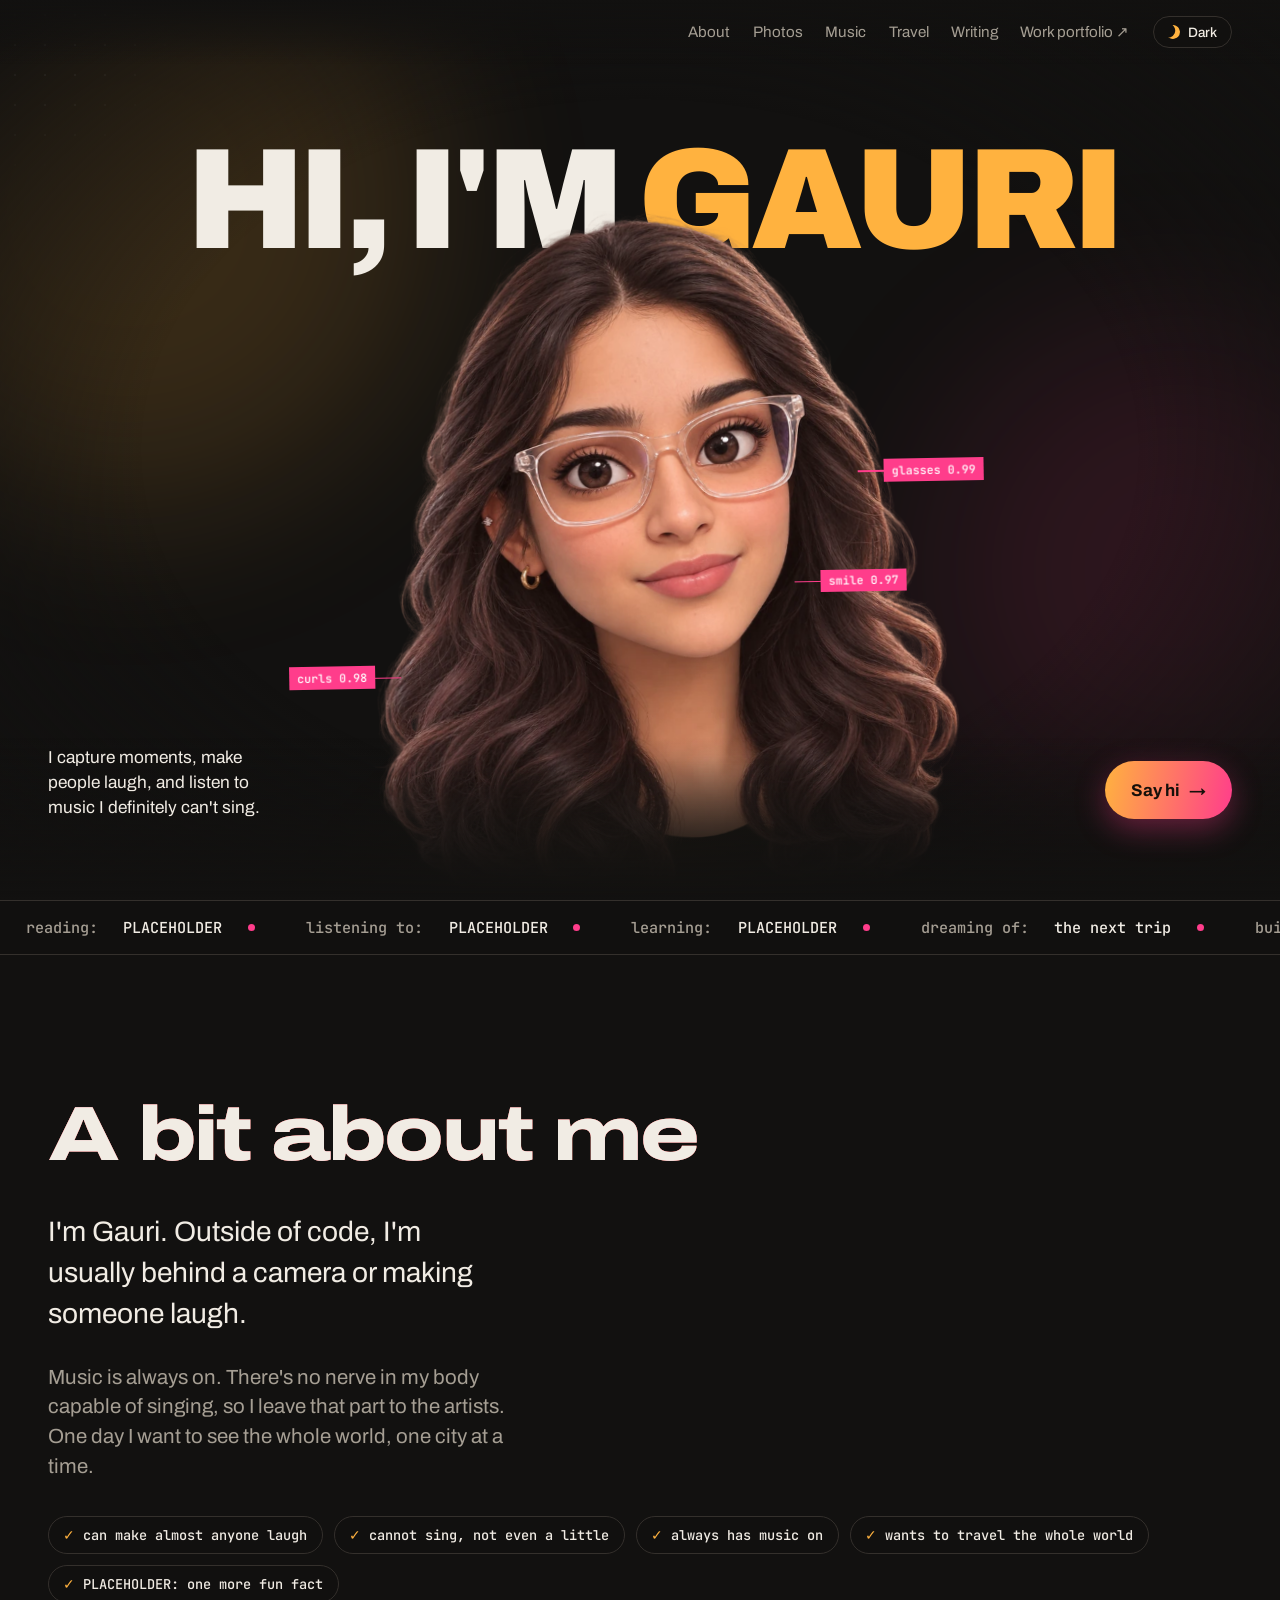
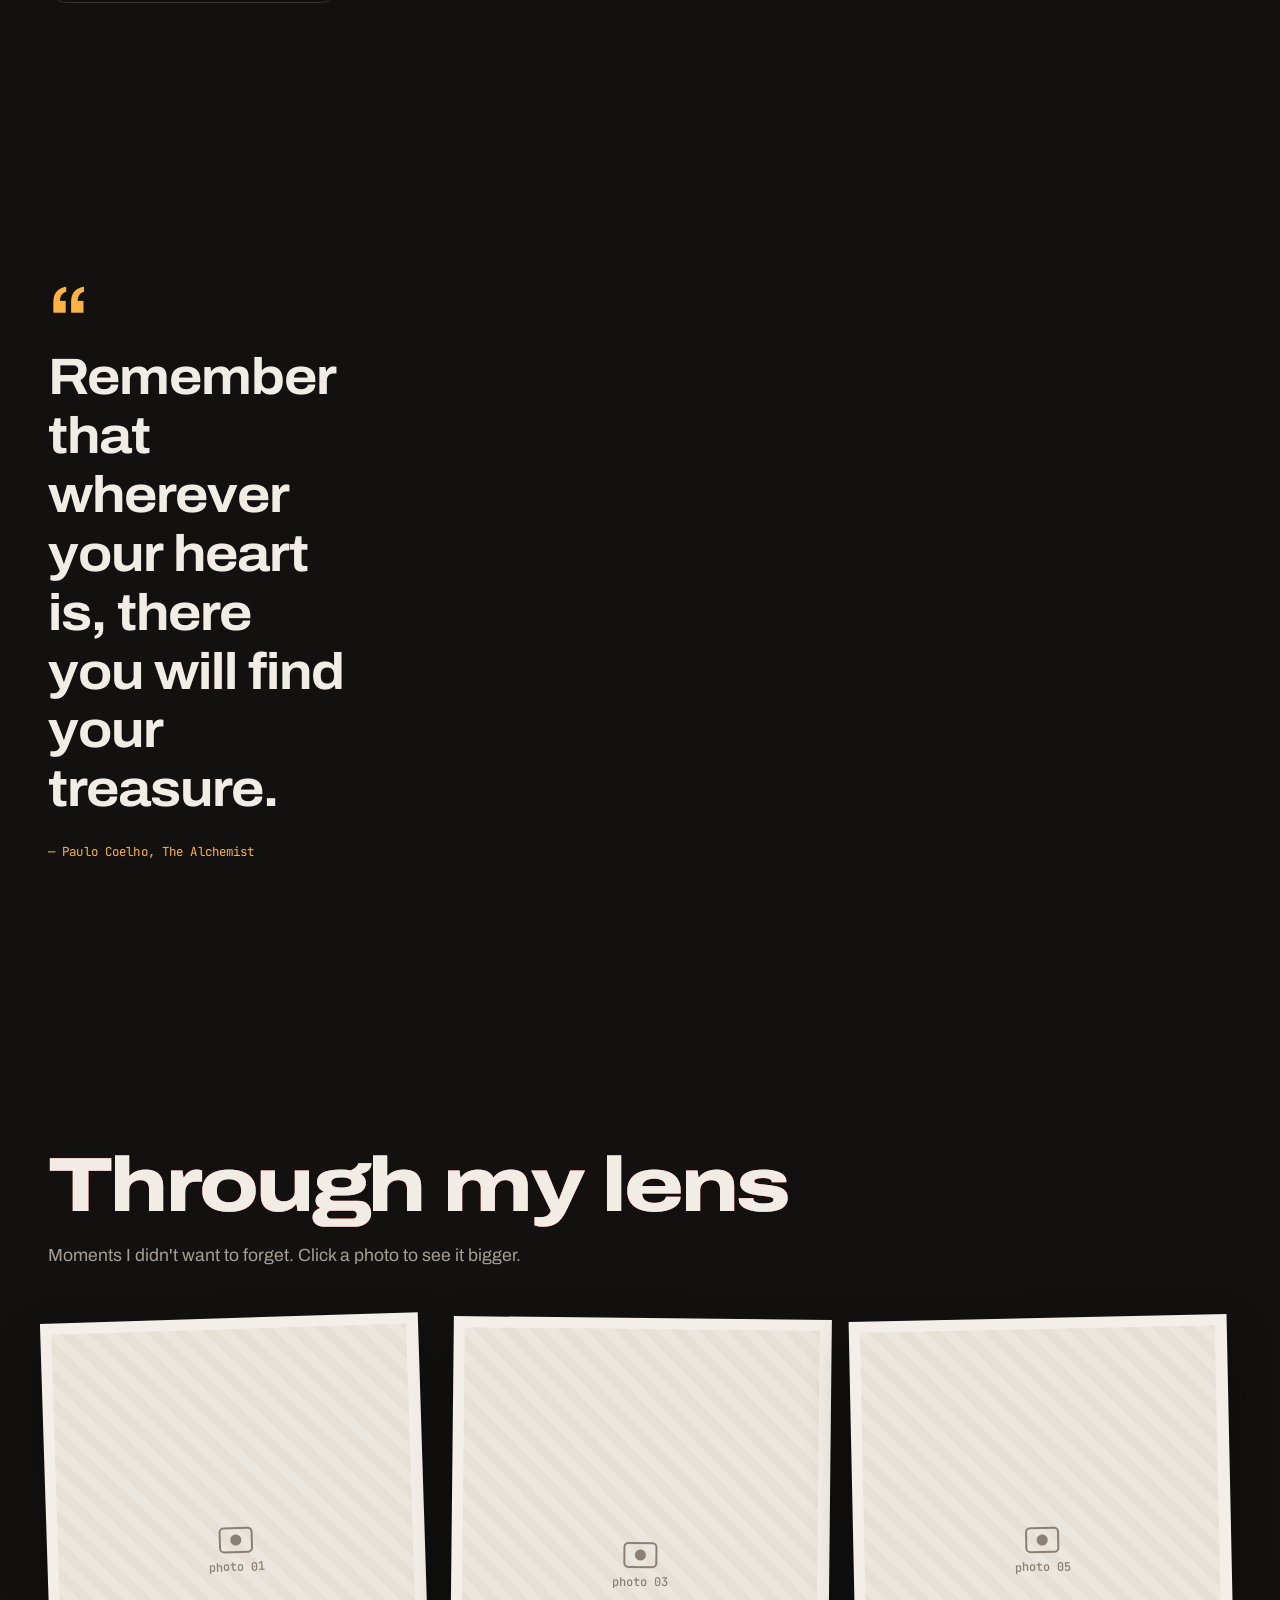
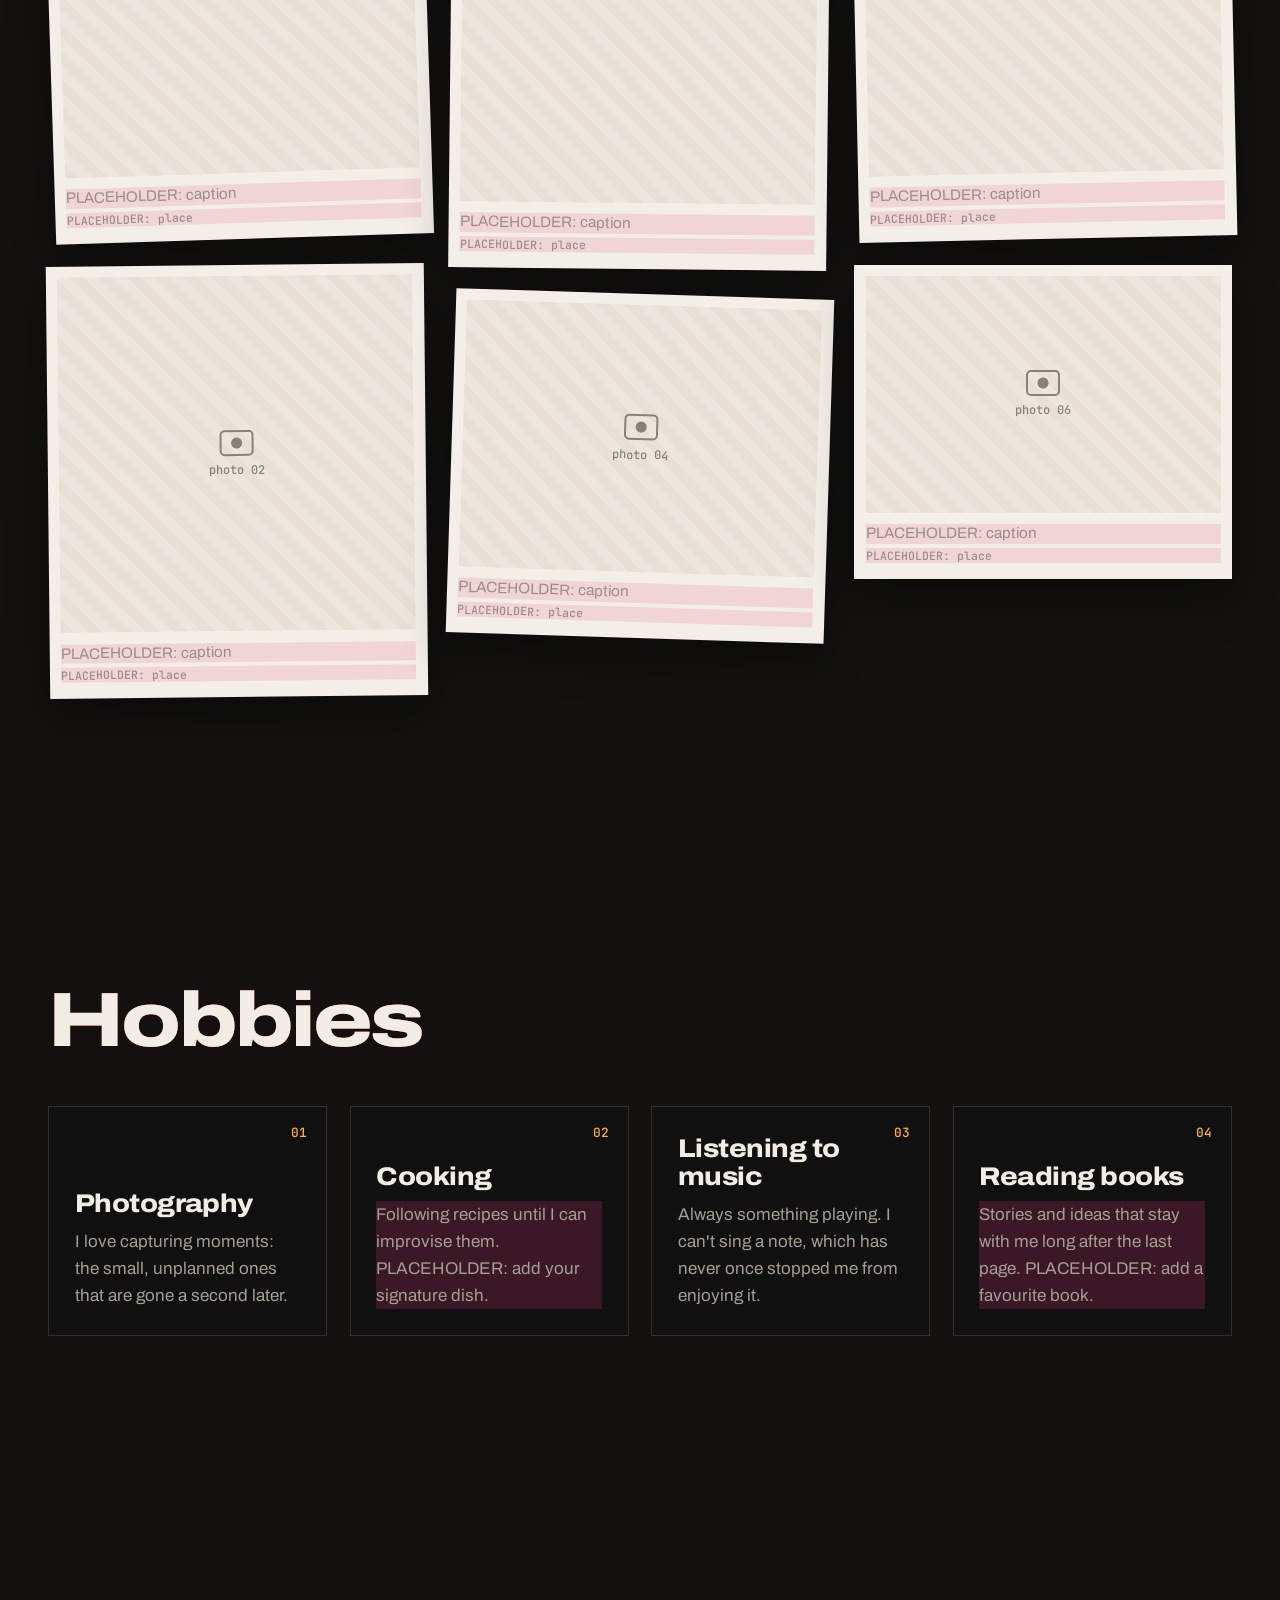
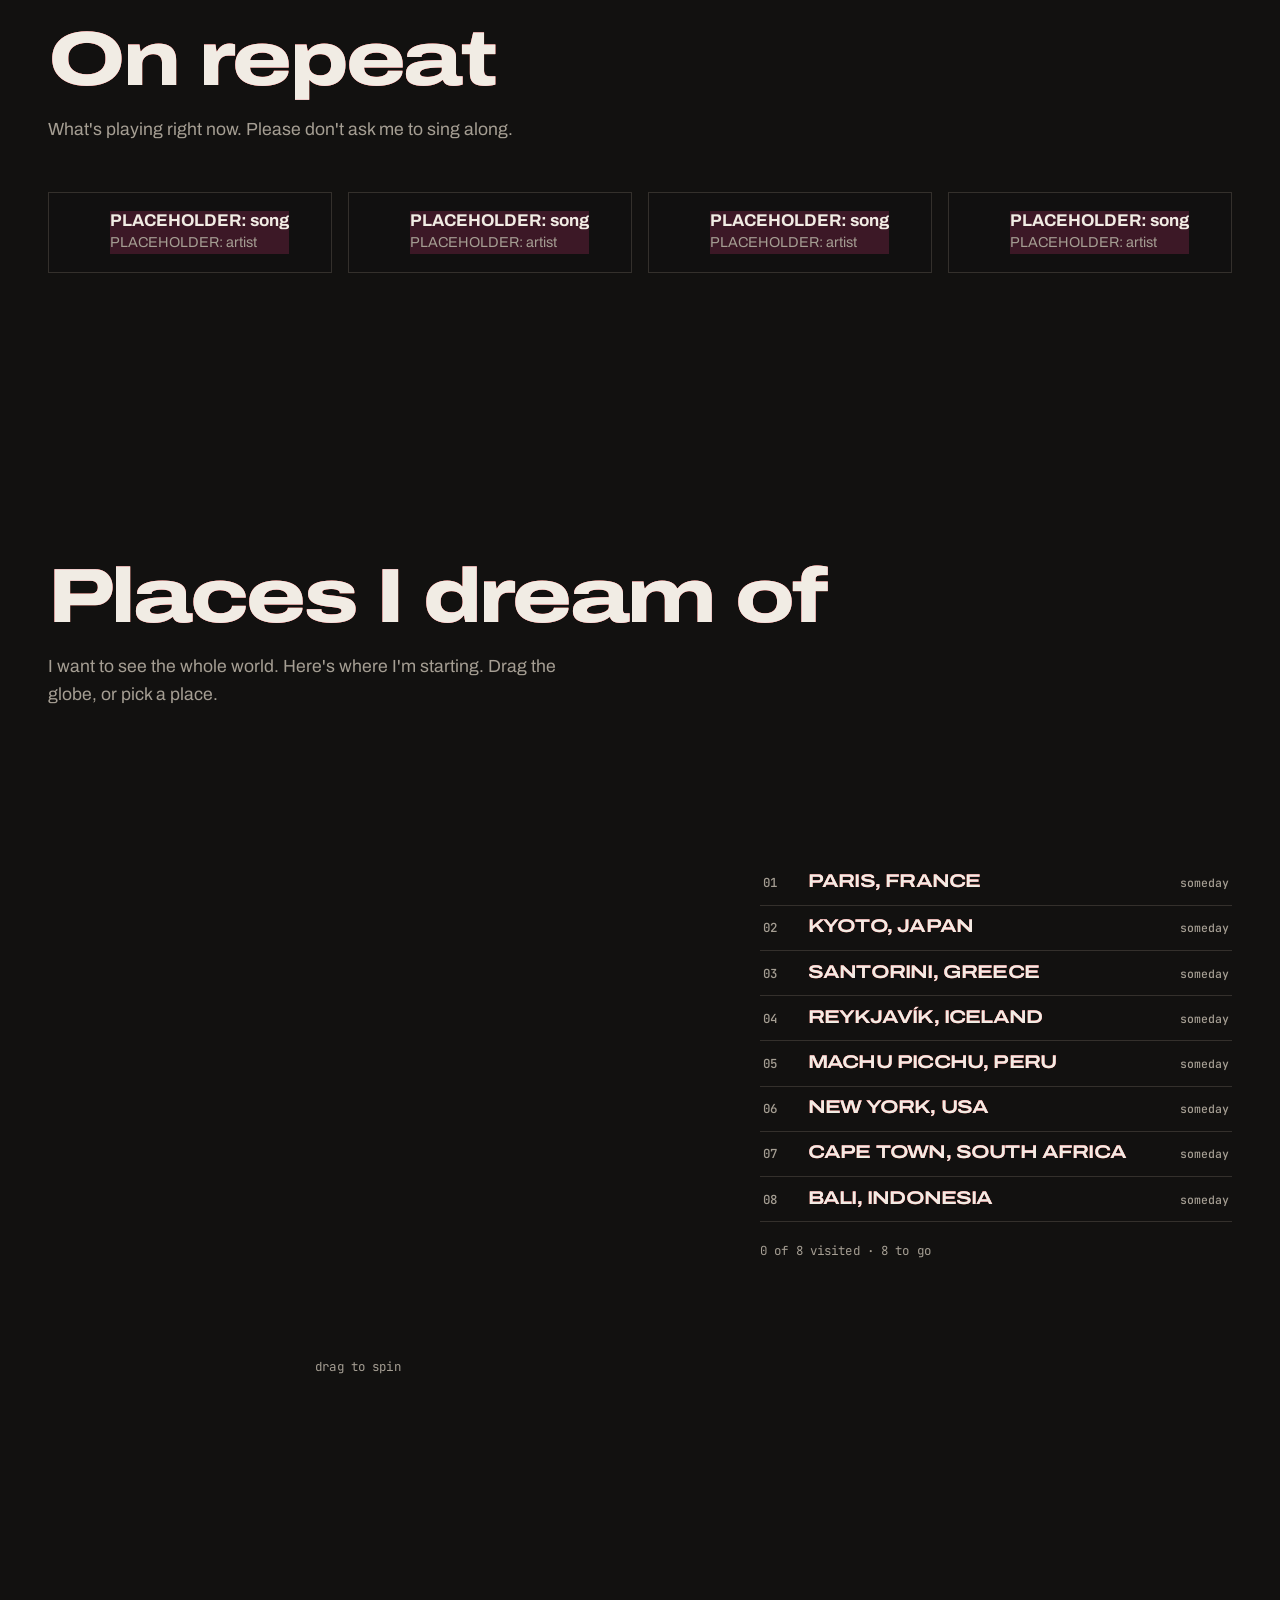
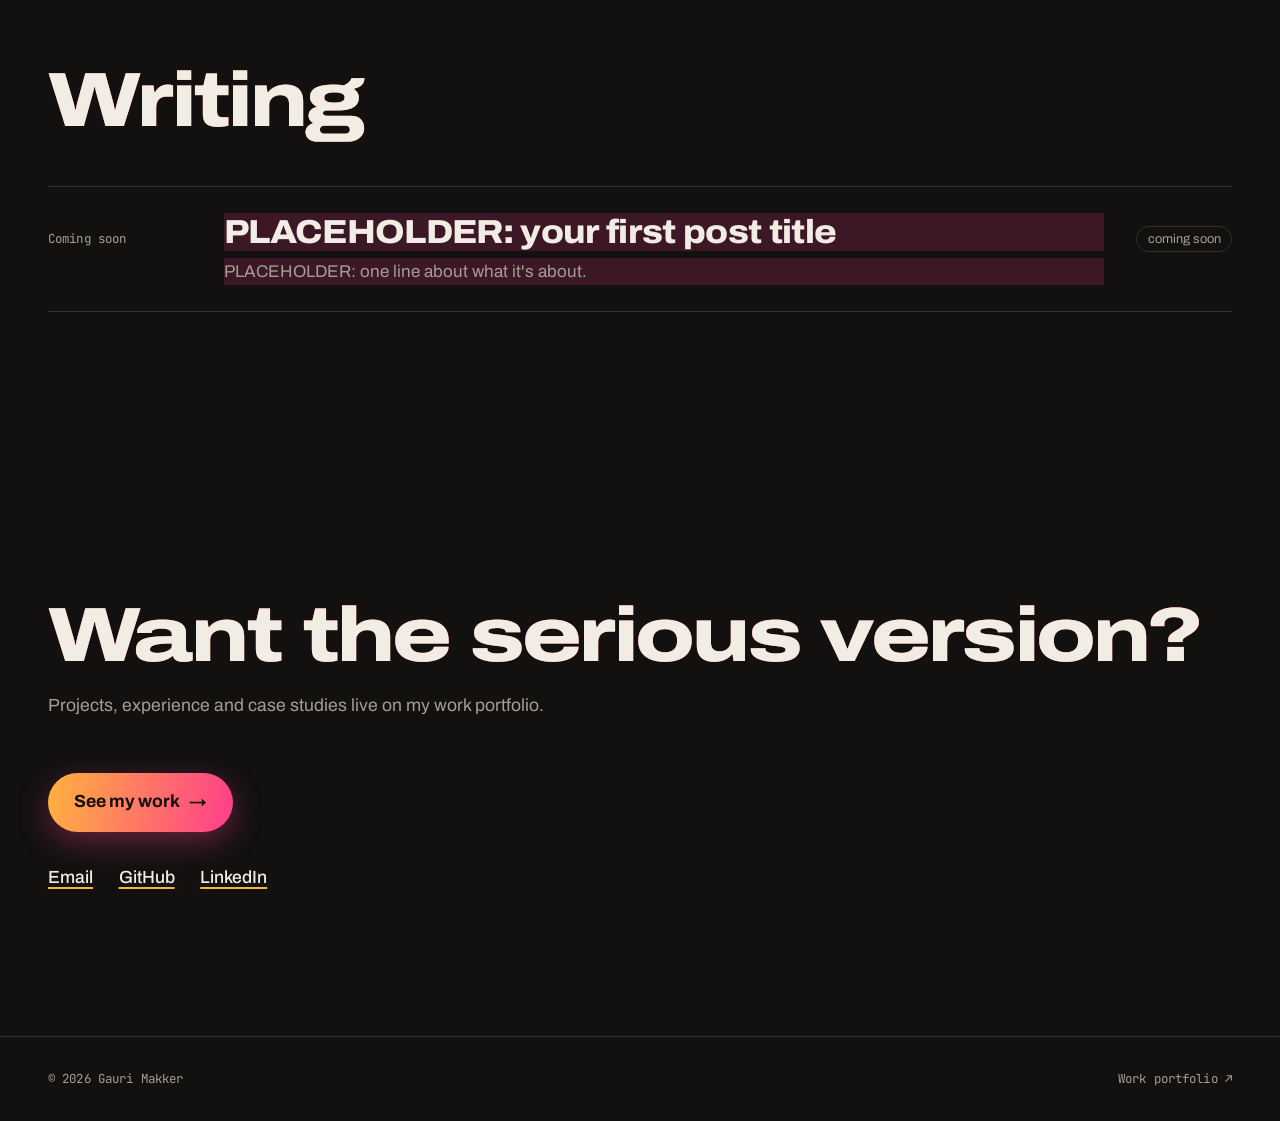
==== personal.html @ d2a39761 "Personal page: Somya, still avatar, hobbies and quote" ====
<!DOCTYPE html>
<html lang="en" data-theme="dark">
<head>
<meta charset="utf-8">
<meta name="viewport" content="width=device-width, initial-scale=1, viewport-fit=cover">
<title>Gauri · off the clock</title>
<meta name="description" content="Gauri Makker, away from work: photography, music, travel dreams and writing.">
<meta property="og:title" content="Gauri · off the clock">
<meta property="og:description" content="Photos, music, places I dream of, and the rest of me away from work.">
<meta property="og:type" content="website">
<link rel="icon" href="data:image/svg+xml,<svg xmlns='http://www.w3.org/2000/svg' viewBox='0 0 32 32'><circle cx='16' cy='16' r='14' fill='%23FFB23F'/><circle cx='16' cy='16' r='6' fill='%23FF3D8B'/></svg>">
<script>
  (function () { var t; try { t = localStorage.getItem('theme'); } catch (e) {}
    if (!t) t = 'dark';
    document.documentElement.dataset.theme = t; })();
</script>
<link rel="preconnect" href="https://fonts.googleapis.com">
<link rel="preconnect" href="https://fonts.gstatic.com" crossorigin>
<link href="https://fonts.googleapis.com/css2?family=Archivo:wdth,wght@62..125,400..900&family=JetBrains+Mono:wght@400;500&display=swap" rel="stylesheet">
<link rel="stylesheet" href="css/style.css">
<link rel="stylesheet" href="css/personal.css">
</head>
<body class="personal">
<a class="skip" href="#me">Skip to content</a>
<div class="backdrop" aria-hidden="true"><div class="glow g1"></div><div class="glow g2"></div><div class="glow g3"></div><div class="dots"></div></div>

<header class="bar">
  <div class="wrap">
    <nav class="nav" aria-label="Sections">
      <a href="#me">About</a>
      <a href="#photos">Photos</a>
      <a href="#music">Music</a>
      <a href="#travel">Travel</a>
      <a href="#writing">Writing</a>
      <a href="index.html">Work portfolio ↗</a>
    </nav>
    <button class="switch" id="themeToggle" type="button" aria-label="Switch between dark and light theme">
      <span class="switch-icon" aria-hidden="true"></span><span class="switch-text">Dark</span>
    </button>
  </div>
</header>

<main id="main">

  <!-- ============ HERO: the avatar in front of the headline ============ -->
  <section class="p-hero" aria-label="Introduction">
    <h1 class="p-title" aria-label="Hi, I'm Gauri">
      <span class="p-line"><span>Hi,</span> <span>I'm</span></span>
      <span class="p-line p-name"><span>Gauri</span></span>
    </h1>

    <div class="p-avatar" id="avatar">
      <img src="assets/avatar.webp" alt="Illustrated avatar of Gauri: long wavy dark hair, clear rectangular glasses, a small smile" width="963" height="1000">
      <!-- little detection tags pointing at her, a nod to the work portfolio -->
      <span class="tag t1" aria-hidden="true">glasses 0.99</span>
      <span class="tag t2" aria-hidden="true">curls 0.98</span>
      <span class="tag t3" aria-hidden="true">smile 0.97</span>
    </div>

    <p class="p-tagline" id="tagline"></p>
    <a class="p-cta" href="mailto:gaurimakker2006@gmail.com">Say hi <span aria-hidden="true">→</span></a>
  </section>

  <!-- ============ RIGHT NOW (moving strip) ============ -->
  <div class="now" aria-label="What I'm up to right now">
    <div class="now-track" id="nowTrack"></div>
  </div>

  <!-- ============ ABOUT ME ============ -->
  <section class="section" id="me">
    <div class="wrap">
      <h2 class="h2">A bit about me</h2>
      <div class="p-about-text" id="aboutText"></div>
      <ul class="facts-chips" id="factList" aria-label="Quick facts"></ul>
    </div>
  </section>

  <!-- ============ A LINE I LIVE BY ============ -->
  <section class="section p-quote" id="quote">
    <div class="wrap">
      <figure>
        <blockquote id="quoteText"></blockquote>
        <figcaption class="mono" id="quoteBy"></figcaption>
      </figure>
    </div>
  </section>

  <!-- ============ PHOTOS ============ -->
  <section class="section" id="photos">
    <div class="wrap">
      <h2 class="h2">Through my lens</h2>
      <p class="intro">Moments I didn't want to forget. Click a photo to see it bigger.</p>
      <div class="gallery" id="gallery"></div>
    </div>
  </section>

  <!-- ============ HOBBIES ============ -->
  <section class="section" id="hobbies">
    <div class="wrap">
      <h2 class="h2">Hobbies</h2>
      <div class="hobbies" id="hobbyList"></div>
    </div>
  </section>

  <!-- ============ MUSIC ============ -->
  <section class="section" id="music">
    <div class="wrap">
      <h2 class="h2">On repeat</h2>
      <p class="intro">What's playing right now. Please don't ask me to sing along.</p>
      <div class="tracks" id="trackList"></div>
    </div>
  </section>

  <!-- ============ TRAVEL ============ -->
  <section class="section" id="travel">
    <div class="wrap">
      <h2 class="h2">Places I dream of</h2>
      <p class="intro">I want to see the whole world. Here's where I'm starting. Drag the globe, or pick a place.</p>
      <div class="travel">
        <div class="globe-box">
          <canvas id="globe" aria-label="A spinning globe with pins on my dream destinations" role="img"></canvas>
          <span class="globe-hint mono" aria-hidden="true">drag to spin</span>
        </div>
        <div>
          <ol class="places" id="placeList"></ol>
          <p class="travel-count mono" id="travelCount"></p>
        </div>
      </div>
    </div>
  </section>

  <!-- ============ WRITING ============ -->
  <section class="section" id="writing">
    <div class="wrap">
      <h2 class="h2">Writing</h2>
      <ul class="posts" id="postList"></ul>
    </div>
  </section>

  <!-- ============ BACK TO WORK ============ -->
  <section class="section p-end">
    <div class="wrap">
      <h2 class="h2">Want the serious version?</h2>
      <p class="intro">Projects, experience and case studies live on my work portfolio.</p>
      <a class="p-cta p-cta-big" href="index.html">See my work <span aria-hidden="true">→</span></a>
      <div class="elsewhere">
        <a href="mailto:gaurimakker2006@gmail.com">Email</a>
        <a href="https://github.com/makkergauri">GitHub</a>
        <a href="https://www.linkedin.com/in/gauri-makker/">LinkedIn</a>
      </div>
    </div>
  </section>
</main>

<footer>
  <div class="wrap mono">
    <span>© <span id="year"></span> Gauri Makker</span>
    <a href="index.html">Work portfolio ↗</a>
  </div>
</footer>

<!-- photo viewer -->
<dialog class="viewer" id="viewer" aria-label="Photo">
  <button class="viewer-close" type="button" aria-label="Close">×</button>
  <img id="viewerImg" alt="">
  <p class="viewer-cap" id="viewerCap"></p>
</dialog>

<script src="js/personal-data.js"></script>
<script src="js/globe-data.js"></script>
<script src="js/personal.js"></script>
</body>
</html>
---- css/style.css ----
/* =============================================================
   LIGHT & SIGHT
   Two colours carry the whole idea:
   --light  (amber)   = things that are rendered / emitted
   --sight  (magenta) = things the vision layer detects
   ============================================================= */

:root {
  --font: "Archivo", "Helvetica Neue", Arial, sans-serif;
  --mono: "JetBrains Mono", ui-monospace, "SFMono-Regular", Menlo, Consolas, monospace;
  --maxw: 1240px;
  --pad: clamp(1.25rem, 4vw, 3rem);
  box-sizing: border-box;
  padding-top: env(safe-area-inset-top, 0px);
  padding-bottom: env(safe-area-inset-bottom, 0px);
}

/* dark (default) */
:root,
:root[data-theme="dark"] {
  --bg: #121110;
  --bg-2: #1B1917;
  --ink: #F1ECE4;
  --ink-2: #A59E93;
  --rule: #34302C;
  --light: #FFB23F;
  --sight: #FF3D8B;
  --glass: rgba(18, 17, 16, .72);
  color-scheme: dark;
}
/* light */
:root[data-theme="light"] {
  --bg: #F2F1ED;
  --bg-2: #E7E5DF;
  --ink: #181614;
  --ink-2: #5E5850;
  --rule: #CFCBC2;
  --light: #B86A00;
  --sight: #D4145A;
  --glass: rgba(242, 241, 237, .78);
  color-scheme: light;
}

*, *::before, *::after { box-sizing: inherit; }
html { scroll-behavior: smooth; scroll-padding-top: calc(72px + env(safe-area-inset-top, 0px)); }
@media (prefers-reduced-motion: reduce) { html { scroll-behavior: auto; } }
body {
  margin: 0;
  background: var(--bg);
  color: var(--ink);
  font: 400 1.0625rem/1.6 var(--font);
  font-stretch: 100%;
  -webkit-font-smoothing: antialiased;
  overflow-x: hidden;
  transition: background-color .4s, color .4s;
}
a { color: inherit; text-decoration-color: var(--light); text-decoration-thickness: 2px; text-underline-offset: .22em; }
a:hover { color: var(--light); }
:focus-visible { outline: 2px solid var(--sight); outline-offset: 3px; }
img { max-width: 100%; display: block; }
h1, h2, h3 { margin: 0; font-weight: 800; line-height: .95; }
p { margin: 0 0 1em; }
.wrap { width: min(var(--maxw), 100% - 2 * var(--pad)); margin-inline: auto; }
.mono { font-family: var(--mono); font-size: .78rem; letter-spacing: .01em; }
.skip { position: absolute; left: -999px; top: 0; background: var(--ink); color: var(--bg); padding: .6rem 1rem; z-index: 100; }
.skip:focus { left: 1rem; top: 1rem; }

/* ---------- top bar ---------- */
.bar {
  position: fixed; inset: 0 0 auto 0; z-index: 40;
  padding-top: env(safe-area-inset-top, 0px);
  background: linear-gradient(var(--bg), transparent);
}
.bar .wrap { display: flex; align-items: center; justify-content: flex-end; gap: 1.5rem; height: 64px; }
.nav { display: flex; gap: 1.4rem; font-size: .95rem; }
.nav a { text-decoration: none; color: var(--ink-2); }
.nav a:hover, .nav a[aria-current="true"] { color: var(--ink); }

/* theme toggle: a clear pill with a sun or moon */
.switch {
  display: inline-flex; align-items: center; gap: .5rem; flex-shrink: 0;
  background: var(--glass); border: 1px solid var(--rule); border-radius: 99px; color: var(--ink);
  font: 500 .85rem var(--font); cursor: pointer; padding: .45rem .9rem .45rem .7rem;
  backdrop-filter: blur(8px); -webkit-backdrop-filter: blur(8px); transition: border-color .2s;
}
.switch:hover { border-color: var(--light); }
.switch-icon { width: 14px; height: 14px; border-radius: 50%; transition: all .35s; }
:root[data-theme="dark"] .switch-icon { background: transparent; box-shadow: inset -4px -3px 0 0 var(--light); transform: rotate(-20deg); }   /* moon */
:root[data-theme="light"] .switch-icon { background: var(--light); box-shadow: 0 0 0 3px color-mix(in srgb, var(--light) 25%, transparent); }  /* sun */
@media (max-width: 760px) { .nav { display: none; } }

/* ---------- hero ---------- */
.hero { position: relative; height: 100vh; height: 100svh; min-height: 560px; overflow: hidden; }
#render { position: absolute; inset: 0; width: 100%; height: 100%; display: block; }
.no-webgl .hero { background: radial-gradient(ellipse at 60% 45%, var(--bg-2), var(--bg) 70%); }
.no-webgl #render { display: none; }
.hero::after { /* keeps the name readable over the render */
  content: ""; position: absolute; inset: auto 0 0 0; height: 55%; pointer-events: none;
  background: linear-gradient(transparent, var(--bg) 92%);
}
.hero-text { position: absolute; inset: auto 0 0 0; z-index: 3; padding-bottom: clamp(2rem, 7vh, 4.5rem); }
.name {
  font-size: clamp(3.4rem, 12.6vw, 13rem); font-stretch: 125%; font-weight: 850;
  letter-spacing: -.045em; line-height: .82; text-transform: uppercase;
  position: relative; display: inline-block;
}
.name span { display: block; }
.tagline { font-size: clamp(1.1rem, 1.7vw, 1.45rem); max-width: 30ch; margin: 1.4rem 0 0; line-height: 1.35; }
.hero-links { display: flex; flex-wrap: wrap; gap: .5rem 1.6rem; margin-top: 1.4rem; font-weight: 500; }

.hud { position: absolute; z-index: 3; right: var(--pad); top: calc(80px + env(safe-area-inset-top, 0px)); text-align: right; color: var(--ink-2); line-height: 1.7; }
.hud b { color: var(--light); font-weight: 500; font-variant-numeric: tabular-nums; }
.no-webgl .hud { display: none; }

/* detection boxes: used in the hero and on hover */
#hero-boxes { position: absolute; inset: 0; z-index: 2; pointer-events: none; }
.det, #hoverbox {
  position: absolute; left: 0; top: 0; border: 1.5px solid var(--sight); pointer-events: none;
  clip-path: inset(0 100% 100% 0); transition: clip-path .7s cubic-bezier(.7, 0, .2, 1);
}
.converged .det { clip-path: inset(-40px -40px -40px -40px); }
.det:nth-child(2) { transition-delay: .15s; } .det:nth-child(3) { transition-delay: .3s; } .det:nth-child(4) { transition-delay: .45s; }
.det-label {
  position: absolute; left: -1.5px; bottom: 100%; white-space: nowrap;
  background: var(--sight); color: #fff; font: 500 .72rem/1 var(--mono); padding: .3rem .45rem;
}
.name.seen::before { content: ""; position: absolute; inset: -.1em -.12em -.12em; border: 1.5px solid var(--sight); clip-path: inset(0 100% 100% 0); transition: clip-path .8s .6s cubic-bezier(.7, 0, .2, 1); }
.converged .name.seen::before { clip-path: inset(-40px); }
.name .det-label { font-size: .72rem; letter-spacing: 0; opacity: 0; transition: opacity .3s 1.3s; top: -1.9em; bottom: auto; left: -.12em; font-stretch: 100%; }
.converged .name .det-label { opacity: 1; }

/* ---------- cursor: a tracking reticle ---------- */
#reticle, #trail { position: fixed; pointer-events: none; z-index: 60; }
#trail { inset: 0; width: 100%; height: 100%; }
#reticle { width: 34px; height: 34px; margin: -17px 0 0 -17px; left: 0; top: 0; }
#reticle::before, #reticle::after {
  content: ""; position: absolute; inset: 0;
  background:
    linear-gradient(var(--sight), var(--sight)) 0 0/9px 1.5px no-repeat,
    linear-gradient(var(--sight), var(--sight)) 0 0/1.5px 9px no-repeat,
    linear-gradient(var(--sight), var(--sight)) 100% 100%/9px 1.5px no-repeat,
    linear-gradient(var(--sight), var(--sight)) 100% 100%/1.5px 9px no-repeat;
}
#reticle::after { transform: rotate(90deg); }
#reticle span { position: absolute; left: 40px; top: -2px; font: 500 .68rem var(--mono); color: var(--sight); white-space: nowrap; }
.has-reticle, .has-reticle a, .has-reticle button { cursor: none; }
#hoverbox { z-index: 55; transform: none; clip-path: inset(0 100% 100% 0); transition: clip-path .35s cubic-bezier(.7, 0, .2, 1), left .2s, top .2s, width .2s, height .2s; }
#hoverbox.on { clip-path: inset(-40px); }

/* ---------- radar: the scroll indicator is a tiny football pitch ---------- */
.radar {
  position: fixed; right: calc(var(--pad) * .6); bottom: calc(1.2rem + env(safe-area-inset-bottom, 0px)); z-index: 45;
  width: 150px; background: var(--glass); backdrop-filter: blur(8px); -webkit-backdrop-filter: blur(8px);
  border: 1px solid var(--rule); padding: 8px; opacity: 0; transform: translateY(8px); transition: opacity .4s, transform .4s;
}
.radar.show { opacity: 1; transform: none; }
.radar svg { display: block; width: 100%; height: auto; overflow: visible; }
.radar .pitch { fill: none; stroke: var(--ink-2); stroke-width: 1; opacity: .7; }
.radar .you { fill: var(--sight); }
.radar .mark-dot { fill: var(--bg); stroke: var(--ink-2); stroke-width: 1.2; }
.radar a:hover .mark-dot, .radar a:focus-visible .mark-dot { stroke: var(--light); fill: var(--light); }
.radar .now { margin-top: 6px; color: var(--ink-2); display: block; }
@media (max-width: 760px) { .radar { display: none; } }

/* ---------- sections ---------- */
.section { padding-block: clamp(6rem, 16vh, 11rem); position: relative; }
.pass { color: var(--light); display: block; margin-bottom: 1rem; }
.h2 { font-size: clamp(2.8rem, 8vw, 6.5rem); font-stretch: 125%; letter-spacing: -.035em; }
.intro { color: var(--ink-2); max-width: 52ch; margin-top: 1.2rem; font-size: 1.1rem; }

/* about */
.about { display: grid; grid-template-columns: minmax(0, 7fr) minmax(0, 4fr); gap: clamp(2rem, 6vw, 6rem); margin-top: 3rem; align-items: start; }
.about-text p { font-size: clamp(1.15rem, 1.6vw, 1.35rem); line-height: 1.55; max-width: 38ch; }
.about-text p:first-child { font-size: clamp(1.45rem, 2.4vw, 2rem); line-height: 1.3; font-weight: 500; max-width: 30ch; }
.facts { border-top: 1px solid var(--rule); margin: 0; }
.facts div { display: grid; grid-template-columns: 7.5rem 1fr; gap: 1rem; padding: .95rem 0; border-bottom: 1px solid var(--rule); }
.facts dt { color: var(--ink-2); font-size: .92rem; }
.facts dd { margin: 0; }
@media (max-width: 860px) { .about { grid-template-columns: 1fr; } }

/* experience: a light ray bounces down the timeline */
.timeline { position: relative; margin-top: 3.5rem; }
.ray { position: absolute; left: 0; top: 0; width: 100%; height: 100%; pointer-events: none; overflow: visible; }
.ray path { fill: none; stroke: var(--light); stroke-width: 2; }
.ray .ghost { stroke: var(--rule); stroke-width: 1; }
.job { display: grid; grid-template-columns: 11rem 2.5rem minmax(0, 1fr); padding: 1.6rem 0; position: relative; }
.job .when { color: var(--ink-2); padding-top: .3rem; }
.job .dot { width: 11px; height: 11px; border-radius: 50%; background: var(--bg); border: 2px solid var(--light); margin-top: .55rem; justify-self: center; position: relative; z-index: 1; }
.job h3 { font-size: clamp(1.3rem, 2.2vw, 1.8rem); font-stretch: 112%; letter-spacing: -.015em; line-height: 1.1; }
.job .org { color: var(--ink-2); margin: .3rem 0 .8rem; }
.job ul { margin: 0; padding-left: 1.1rem; max-width: 62ch; color: var(--ink); }
.job li { margin-bottom: .35rem; }
.job li::marker { color: var(--light); }
@media (max-width: 760px) {
  .job { grid-template-columns: 1.6rem minmax(0, 1fr); }
  .job .when { grid-column: 2; order: -1; padding: 0 0 .3rem; }
  .job .dot { grid-row: 1 / span 2; grid-column: 1; }
  .job > div:last-child { grid-column: 2; }
}

/* projects: pinned, slides sideways while you scroll */
.work { position: relative; }
.work-pin { position: sticky; top: 0; height: 100vh; height: 100svh; overflow: hidden; display: flex; flex-direction: column; justify-content: center; }
.work-head { padding-top: 5rem; }
.track { display: flex; gap: 5vw; padding: 3vh var(--pad) 0 max(var(--pad), calc((100vw - var(--maxw)) / 2)); will-change: transform; }
.proj { flex: 0 0 min(80vw, 1040px); display: grid; grid-template-columns: minmax(0, 11fr) minmax(0, 9fr); gap: clamp(1.5rem, 3vw, 3rem); align-items: center; position: relative; }
.frame { position: relative; aspect-ratio: 16 / 11; background: var(--bg-2); overflow: hidden; }
.frame canvas, .frame img, .frame .art { position: absolute; inset: 0; width: 100%; height: 100%; object-fit: cover; }
.frame::after { /* detection box drawn when the panel is seen */
  content: ""; position: absolute; inset: 8px; border: 1.5px solid var(--sight); pointer-events: none;
  clip-path: inset(0 100% 100% 0); transition: clip-path .8s cubic-bezier(.7, 0, .2, 1);
}
.proj.seen .frame::after, .seen-frame::after { clip-path: inset(-10px); }
.frame .det-label { left: 8px; top: 8px; bottom: auto; opacity: 0; transition: opacity .3s .7s; z-index: 2; }
.proj.seen .frame .det-label, .seen-frame .det-label { opacity: 1; }
.proj .kind { color: var(--light); }
.proj h3 { font-size: clamp(2rem, 4vw, 3.6rem); font-stretch: 118%; letter-spacing: -.03em; margin: .6rem 0 .9rem; }
.proj p { max-width: 40ch; font-size: 1.08rem; }
.tags { display: flex; flex-wrap: wrap; gap: .4rem; margin: 1rem 0 1.4rem; padding: 0; list-style: none; }
.tags li { border: 1px solid var(--rule); padding: .15rem .55rem; font-size: .82rem; color: var(--ink-2); }
.proj-links { display: flex; gap: 1.4rem; font-weight: 500; flex-wrap: wrap; }
.team { color: var(--ink-2); font-size: .85rem; }
.work-progress { height: 2px; background: var(--rule); margin: 4vh max(var(--pad), calc((100vw - var(--maxw)) / 2)) 0; }
.work-progress i { display: block; height: 100%; width: 0; background: var(--light); }
@media (max-width: 860px), (prefers-reduced-motion: reduce) {
  .work { height: auto !important; }
  .work-pin { position: static; height: auto; overflow: visible; display: block; padding-block: clamp(6rem, 16vh, 11rem) 0; }
  .work-head { padding-top: 0; }
  .track { flex-direction: column; transform: none !important; gap: 5.5rem; padding: 3rem var(--pad) 0; }
  .proj { flex: none; grid-template-columns: 1fr; }
  .work-progress { display: none; }
}

/* project art (drawn until you add screenshots) */
.art { display: grid; place-items: center; }
.sms { display: flex; flex-direction: column; gap: .65rem; justify-content: center; padding: 8% 12%; }
.sms div { background: var(--bg); border: 1px solid var(--rule); padding: .55rem .8rem; border-radius: 14px 14px 14px 3px; font-size: .88rem; line-height: 1.4; max-width: 90%; }
.sms div:nth-child(2) { align-self: flex-end; border-radius: 14px 14px 3px 14px; }
.sms [lang="hi"] { font-family: "Noto Sans Devanagari", var(--font); }
.sms [lang="pa"] { font-family: "Noto Sans Gurmukhi", var(--font); }
.docs i { position: absolute; width: 38%; aspect-ratio: 3 / 4; background: var(--bg); border: 1px solid var(--rule); left: 31%; top: 14%;
  background-image: repeating-linear-gradient(transparent 0 11px, var(--rule) 11px 12px); background-size: 76% 78%; background-position: center 16px; background-repeat: no-repeat; }
.docs i:nth-child(1) { rotate: -9deg; translate: -22% 4%; }
.docs i:nth-child(2) { rotate: 6deg; translate: 20% -2%; }
.docs i:nth-child(3)::after { content: ""; position: absolute; left: 12%; right: 22%; top: 42%; height: 26px; border: 1.5px solid var(--sight); }
.docs i:nth-child(3)::before { content: "context 0.88"; position: absolute; left: 12%; top: calc(42% - 1.4rem); font: 500 .62rem var(--mono); background: var(--sight); color: #fff; padding: .15rem .3rem; }
.spheres { background: linear-gradient(var(--bg-2) 60%, var(--rule) 60%); }
.spheres b { position: absolute; border-radius: 50%; bottom: 24%; }
.spheres b:nth-child(1) { width: 22%; aspect-ratio: 1; left: 12%; background: radial-gradient(circle at 35% 30%, #fff 0 4%, var(--light) 20%, #5a2e00 85%); }
.spheres b:nth-child(2) { width: 32%; aspect-ratio: 1; left: 36%; bottom: 22%; background: radial-gradient(circle at 38% 32%, #fff 0 5%, #bbb 20%, #4a4a4a 70%, #1c1c1c); }
.spheres b:nth-child(3) { width: 16%; aspect-ratio: 1; left: 72%; background: radial-gradient(circle at 35% 30%, #fff 0 5%, var(--sight) 25%, #4d0822 90%); }
.gantt { display: grid; gap: 10px; align-content: center; padding: 12% 8%; }
.gantt div { height: 24px; display: flex; }
.gantt span { height: 100%; border-right: 2px solid var(--bg-2); }

/* notes */
.notes { list-style: none; margin: 3rem 0 0; padding: 0; border-top: 1px solid var(--rule); }
.notes li { display: grid; grid-template-columns: minmax(0, 1fr) auto; gap: .4rem 2rem; padding: 1.5rem 0; border-bottom: 1px solid var(--rule); align-items: baseline; }
.notes h3 { font-size: clamp(1.3rem, 2.4vw, 2rem); font-stretch: 110%; letter-spacing: -.02em; line-height: 1.15; }
.notes p { color: var(--ink-2); margin: 0; grid-column: 1; }
.soon { grid-row: 1; grid-column: 2; color: var(--ink-2); border: 1px solid var(--rule); border-radius: 99px; padding: .1rem .65rem; font-size: .8rem; }

/* toolkit */
.kit { display: grid; grid-template-columns: repeat(auto-fit, minmax(210px, 1fr)); gap: 2.5rem 3rem; margin-top: 3rem; }
.kit h3 { font-size: 1.05rem; font-stretch: 112%; margin-bottom: .9rem; color: var(--light); font-weight: 700; }
.kit ul { list-style: none; margin: 0; padding: 0; }
.kit li { padding: .4rem 0; border-bottom: 1px solid var(--rule); }

/* contact: rays converge on the email */
.contact { text-align: left; overflow: hidden; }
.converge { position: absolute; inset: 0; width: 100%; height: 100%; pointer-events: none; }
.converge line { stroke: var(--light); stroke-width: 1; opacity: .3; }
.email { display: inline-block; font-size: clamp(1.15rem, 5.4vw, 4.6rem); font-weight: 800; font-stretch: 105%; letter-spacing: -.03em; margin-top: 2.5rem; text-decoration: none; white-space: nowrap; position: relative; }
.email:hover { color: var(--light); }
.elsewhere { display: flex; gap: 1.6rem; flex-wrap: wrap; margin-top: 2rem; font-weight: 500; font-size: 1.1rem; }
footer { border-top: 1px solid var(--rule); padding: 2rem 0 calc(2rem + env(safe-area-inset-bottom, 0px)); color: var(--ink-2); }
footer .wrap { display: flex; justify-content: space-between; gap: 1rem; flex-wrap: wrap; }

/* ---------- case-study page ---------- */
.cs-head { padding-top: calc(8rem + env(safe-area-inset-top, 0px)); }
.cs-head .h2 { margin: .8rem 0 1.2rem; }
.cs-lede { font-size: clamp(1.2rem, 2vw, 1.6rem); max-width: 36ch; line-height: 1.35; }
.cs-frame { margin-top: 3rem; aspect-ratio: 21 / 9; }
.cs-body { display: grid; grid-template-columns: 13rem minmax(0, 1fr); gap: 2.5rem 3rem; padding-block: 4rem; }
.cs-body h2 { font-size: 1.1rem; font-stretch: 112%; color: var(--light); font-weight: 700; padding-top: .25rem; }
.cs-body p { max-width: 62ch; font-size: 1.12rem; margin: 0; }
.placeholder { background: color-mix(in srgb, var(--sight) 18%, transparent); }
.cs-nav { display: flex; justify-content: space-between; gap: 1rem; padding: 2rem 0 5rem; border-top: 1px solid var(--rule); font-weight: 500; }
@media (max-width: 760px) { .cs-body { grid-template-columns: 1fr; gap: .6rem; } .cs-body h2 { margin-top: 1.4rem; } .cs-frame { aspect-ratio: 1 / 1; } .sms div { font-size: .8rem; } }
@media (pointer: coarse) { .hud-hint { display: none; } }

/* =============================================================
   MOTION LAYER
   ============================================================= */

/* hero: motes, scan line, live boxes, log */
#motes { position: absolute; inset: 0; width: 100%; height: 100%; z-index: 1; pointer-events: none; }
.det { transition: clip-path .7s cubic-bezier(.7, 0, .2, 1), background-color .25s; }
.det.hit { background-color: color-mix(in srgb, var(--sight) 12%, transparent); }
.det .det-label b { font-weight: 500; }
.scan {
  position: absolute; left: 0; right: 0; top: 0; height: 1px; z-index: 2; pointer-events: none; opacity: 0; transition: opacity .8s;
  background: linear-gradient(90deg, transparent, var(--sight) 20%, var(--sight) 80%, transparent);
  box-shadow: 0 0 18px 2px color-mix(in srgb, var(--sight) 45%, transparent);
}
.converged .scan { opacity: .5; }
.log {
  position: absolute; z-index: 3; right: var(--pad); bottom: clamp(2rem, 7vh, 4.5rem); width: 25rem; max-width: 40vw;
  color: var(--ink-2); line-height: 1.75; white-space: pre; overflow: hidden;
  -webkit-mask-image: linear-gradient(transparent, #000 45%); mask-image: linear-gradient(transparent, #000 45%);
}
.log div { animation: logIn .35s ease-out; }
.log div:last-child { color: var(--ink); }
@keyframes logIn { from { opacity: 0; transform: translateY(8px); } }
@media (max-width: 900px) { .log { display: none; } }
.hero { cursor: grab; }
.hero.dragging { cursor: grabbing; }
.hero-text { pointer-events: none; }
.hero-text a { pointer-events: auto; }

/* reveal on scroll */
[data-reveal] { opacity: 0; transform: translateY(26px); transition: opacity .9s cubic-bezier(.2, .7, .2, 1), transform .9s cubic-bezier(.2, .7, .2, 1); transition-delay: var(--d, 0s); }
[data-reveal].in { opacity: 1; transform: none; }
.h2[data-reveal] { opacity: 1; transform: translateY(.35em); clip-path: inset(0 0 100% 0); transition: clip-path 1s cubic-bezier(.7, 0, .2, 1), transform 1s cubic-bezier(.7, 0, .2, 1); }
.h2[data-reveal].in { clip-path: inset(-.1em -.1em -.25em -.1em); transform: none; }

/* photon travelling down the experience ray */
.ray .photon { fill: var(--light); filter: drop-shadow(0 0 6px var(--light)) drop-shadow(0 0 14px var(--light)); }

/* project art, animated */
.sms div { opacity: 0; animation: smsIn 9s infinite; }
.sms div:nth-child(2) { animation-delay: 1.2s; } .sms div:nth-child(3) { animation-delay: 2.4s; }
@keyframes smsIn { 0% { opacity: 0; transform: translateY(10px) scale(.97); } 6%, 80% { opacity: 1; transform: none; } 90%, 100% { opacity: 0; } }
.docs i:nth-child(3)::after, .docs i:nth-child(3)::before { animation: retrieve 6s infinite steps(1); }
@keyframes retrieve { 0% { top: 22%; } 25% { top: 42%; } 50% { top: 62%; } 75% { top: 34%; } }
.docs i:nth-child(3)::before { animation-name: retrieveLabel; }
@keyframes retrieveLabel { 0% { top: calc(22% - 1.4rem); } 25% { top: calc(42% - 1.4rem); } 50% { top: calc(62% - 1.4rem); } 75% { top: calc(34% - 1.4rem); } }
.gantt { position: relative; }
.gantt span { transform-origin: left; animation: bar 6s infinite; animation-delay: var(--d, 0s); }
@keyframes bar { 0% { transform: scaleX(0); } 6%, 85% { transform: scaleX(1); opacity: var(--o, 1); } 95%, 100% { transform: scaleX(1); opacity: 0; } }
.gantt .playhead { position: absolute; top: 8%; bottom: 8%; width: 1.5px; background: var(--sight); left: 8%; animation: play 6s infinite linear; }
@keyframes play { 0% { left: 8%; opacity: 1; } 72% { left: 92%; opacity: 1; } 85%, 100% { left: 92%; opacity: 0; } }
.spheres b { animation: bob 5s ease-in-out infinite; } .spheres b:nth-child(2) { animation-delay: -1.6s; } .spheres b:nth-child(3) { animation-delay: -3.1s; }
@keyframes bob { 50% { transform: translateY(-6%); } }

@media (prefers-reduced-motion: reduce) {
  [data-reveal], .h2[data-reveal] { opacity: 1 !important; transform: none !important; clip-path: none !important; }
  .sms div, .docs i::after, .docs i::before, .gantt span, .gantt .playhead, .spheres b { animation: none !important; opacity: 1; }
  .scan, #motes { display: none; }
}

/* =============================================================
   EFFECTS
   ============================================================= */

/* prism: headings split into amber and magenta while you scroll, like light through a prism */
.h2, .name, .email {
  text-shadow:
    calc(var(--vel, 0) * .7px) 0 0 color-mix(in srgb, var(--sight) 80%, transparent),
    calc(var(--vel, 0) * -.7px) 0 0 color-mix(in srgb, var(--light) 80%, transparent);
}

/* project frames: 3D tilt and a moving highlight */
.proj .frame { transition: transform .35s cubic-bezier(.2, .7, .2, 1); transform-style: preserve-3d; }
.frame::before {
  content: ""; position: absolute; inset: 0; z-index: 1; pointer-events: none; opacity: 0; transition: opacity .3s;
  background: radial-gradient(circle at var(--gx, 50%) var(--gy, 50%), color-mix(in srgb, var(--light) 28%, transparent), transparent 45%);
  mix-blend-mode: screen;
}
:root[data-theme="light"] .frame::before { mix-blend-mode: multiply; background: radial-gradient(circle at var(--gx, 50%) var(--gy, 50%), color-mix(in srgb, var(--light) 20%, transparent), transparent 45%); }
.frame.glare::before { opacity: 1; }
@media (prefers-reduced-motion: reduce) { .h2, .name, .email { text-shadow: none; } }

/* personal-site links before an address is added */
.is-placeholder { cursor: not-allowed; }
footer a { text-decoration: none; }
footer a:hover { color: var(--light); }

/* =============================================================
   BACKGROUND: soft moving light + a dot grid lit by the cursor
   ============================================================= */
.backdrop { position: fixed; inset: 0; z-index: 0; pointer-events: none; overflow: hidden; }
main, footer { position: relative; z-index: 1; }
.glow { position: absolute; border-radius: 50%; filter: blur(90px); opacity: .16; will-change: transform; }
.g1 { width: 48vw; height: 48vw; left: -14vw; top: -8vw; background: var(--light); translate: 0 calc(var(--sy, 0) * -.04px); animation: drift1 40s ease-in-out infinite alternate; }
.g2 { width: 40vw; height: 40vw; right: -12vw; top: 35vh; background: var(--sight); opacity: .11; translate: 0 calc(var(--sy, 0) * -.08px); animation: drift2 52s ease-in-out infinite alternate; }
.g3 { width: 36vw; height: 36vw; left: 30vw; top: 90vh; background: var(--light); opacity: .08; translate: 0 calc(var(--sy, 0) * -.12px); animation: drift1 60s ease-in-out infinite alternate-reverse; }
@keyframes drift1 { to { transform: translate(12vw, 10vh) scale(1.15); } }
@keyframes drift2 { to { transform: translate(-10vw, -12vh) scale(.9); } }
:root[data-theme="light"] .glow { opacity: .1; }
.dots {
  position: absolute; inset: 0; opacity: .55;
  background-image: radial-gradient(circle, var(--ink-2) 1px, transparent 1.6px);
  background-size: 30px 30px;
  -webkit-mask-image: radial-gradient(220px circle at var(--mx, -500px) var(--my, -500px), #000, transparent 75%);
  mask-image: radial-gradient(220px circle at var(--mx, -500px) var(--my, -500px), #000, transparent 75%);
}
.backdrop::after { /* vignette keeps the edges calm */
  content: ""; position: absolute; inset: 0; background: radial-gradient(ellipse at center, transparent 55%, var(--bg) 100%);
}
@media (prefers-reduced-motion: reduce) { .glow { animation: none; } .dots { display: none; } }

/* =============================================================
   COMMAND PALETTE (Ctrl+K)
   ============================================================= */
.cmdk {
  display: inline-flex; align-items: center; gap: .55rem; flex-shrink: 0;
  background: var(--glass); border: 1px solid var(--rule); border-radius: 99px; color: var(--ink-2);
  font: 500 .85rem var(--font); cursor: pointer; padding: .42rem .5rem .42rem .9rem;
  backdrop-filter: blur(8px); -webkit-backdrop-filter: blur(8px); transition: border-color .2s, color .2s;
}
.cmdk:hover { border-color: var(--light); color: var(--ink); }
.cmdk kbd { font: 500 .7rem var(--mono); border: 1px solid var(--rule); border-radius: 6px; padding: .1rem .4rem; color: var(--ink-2); }
@media (max-width: 760px) { .cmdk span { display: none; } .cmdk { padding: .42rem .5rem; } }
.palette { position: fixed; inset: 0; z-index: 90; display: grid; place-items: start center; padding-top: 16vh; background: color-mix(in srgb, var(--bg) 60%, transparent); backdrop-filter: blur(6px); -webkit-backdrop-filter: blur(6px); opacity: 0; transition: opacity .18s; }
.palette.on { opacity: 1; }
.pal-box { position: relative; width: min(620px, 92vw); background: var(--bg-2); border: 1.5px solid var(--sight); box-shadow: 0 30px 80px rgba(0, 0, 0, .45); transform: translateY(-8px) scale(.98); transition: transform .18s; }
.palette.on .pal-box { transform: none; }
.pal-box > .det-label { top: -1px; left: -1.5px; bottom: auto; transform: translateY(-100%); }
.pal-input { width: 100%; border: 0; border-bottom: 1px solid var(--rule); background: transparent; color: var(--ink); font: 500 1.15rem var(--font); padding: 1.1rem 1.2rem; outline: none; }
.pal-list { list-style: none; margin: 0; padding: .4rem; max-height: 46vh; overflow-y: auto; }
.pal-list li { display: flex; justify-content: space-between; gap: 1rem; align-items: center; padding: .7rem .8rem; cursor: pointer; border-left: 2px solid transparent; }
.pal-list li .mono { color: var(--ink-2); white-space: nowrap; overflow: hidden; text-overflow: ellipsis; max-width: 45%; }
.pal-list li[aria-selected="true"] { background: color-mix(in srgb, var(--light) 12%, transparent); border-left-color: var(--light); }
.pal-empty { color: var(--ink-2); cursor: default; }
.pal-foot { display: flex; gap: 1.2rem; padding: .6rem 1.2rem; border-top: 1px solid var(--rule); color: var(--ink-2); }
.toast { position: fixed; left: 50%; bottom: 2rem; translate: -50% 20px; z-index: 95; background: var(--ink); color: var(--bg); padding: .6rem 1rem; opacity: 0; transition: opacity .25s, translate .25s; pointer-events: none; }
.toast.on { opacity: 1; translate: -50% 0; }

/* =============================================================
   LIVE FROM GITHUB
   ============================================================= */
.live { margin-top: 3.5rem; }
.live-head { color: var(--ink-2); display: flex; align-items: center; gap: .6rem; }
.live-dot { width: 8px; height: 8px; border-radius: 50%; background: #3ecf6e; box-shadow: 0 0 0 0 rgba(62, 207, 110, .6); animation: live 2s infinite; }
@keyframes live { 70% { box-shadow: 0 0 0 9px transparent; } 100% { box-shadow: 0 0 0 0 transparent; } }
.live-list { list-style: none; margin: 1rem 0 0; padding: 0; display: grid; grid-template-columns: repeat(auto-fit, minmax(240px, 1fr)); gap: 1rem; }
.live-list a { display: flex; flex-direction: column; gap: .35rem; height: 100%; padding: 1.1rem 1.2rem; border: 1px solid var(--rule); background: color-mix(in srgb, var(--bg) 70%, transparent); text-decoration: none; transition: border-color .25s, transform .25s; }
.live-list a:hover { border-color: var(--light); transform: translateY(-3px); color: var(--ink); }
.live-name { font-weight: 700; font-stretch: 110%; }
.live-desc { color: var(--ink-2); font-size: .92rem; line-height: 1.45; display: -webkit-box; -webkit-line-clamp: 2; -webkit-box-orient: vertical; overflow: hidden; }
.live-meta { color: var(--light); margin-top: auto; }

/* =============================================================
   PROJECT ART: EMOTION WEATHER MAP
   ============================================================= */
.wx { display: grid; grid-template-columns: repeat(4, 1fr); gap: 6%; padding: 9% 10%; align-content: center; }
.wx-cell { display: flex; flex-direction: column; align-items: center; gap: .9rem; font: 500 .7rem var(--mono); color: var(--ink-2); }
.wx-cell i { position: relative; width: 34px; height: 24px; display: block; transform: scale(1.5); margin: .4rem 0 .5rem; }
.wx-sun i::before, .wx-partly i::before { content: ""; position: absolute; left: 7px; top: 0; width: 20px; height: 20px; border-radius: 50%; background: var(--light); box-shadow: 0 0 14px var(--light); animation: sunPulse 3s ease-in-out infinite; }
.wx-partly i::before { left: 2px; top: -3px; width: 16px; height: 16px; }
.wx-partly i::after, .wx-cloud i::after, .wx-rain i::after, .wx-storm i::after {
  content: ""; position: absolute; left: 4px; top: 8px; width: 26px; height: 12px; border-radius: 8px; background: #9a948a;
  box-shadow: 6px -5px 0 -1px #9a948a;
}
.wx-rain i::after { background: #6f7680; box-shadow: 6px -5px 0 -1px #6f7680; }
.wx-storm i::after { background: #4a4550; box-shadow: 6px -5px 0 -1px #4a4550; }
.wx-rain i::before { content: ""; position: absolute; left: 8px; top: 22px; width: 18px; height: 10px; background: repeating-linear-gradient(100deg, #7fb0e0 0 1.5px, transparent 1.5px 6px); animation: rain .6s linear infinite; }
.wx-storm i::before { content: ""; position: absolute; left: 13px; top: 18px; width: 9px; height: 14px; background: var(--sight); clip-path: polygon(40% 0, 100% 0, 60% 45%, 100% 45%, 10% 100%, 35% 55%, 0 55%); animation: bolt 2.8s steps(1) infinite; }
@keyframes sunPulse { 50% { box-shadow: 0 0 24px var(--light); } }
@keyframes rain { to { background-position: -3px 10px; } }
@keyframes bolt { 0%, 70% { opacity: 1; } 72%, 76% { opacity: 0; } 78% { opacity: 1; } 80%, 100% { opacity: .3; } }
@media (prefers-reduced-motion: reduce) { .wx-cell i::before { animation: none !important; } }

/* =============================================================
   ABOUT: education card
   ============================================================= */
.about { grid-template-columns: minmax(0, 5fr) minmax(0, 6fr); align-items: start; }
.about-side { display: grid; gap: 1.8rem; }
.edu { position: relative; padding: 1.8rem 1.5rem 1.5rem; border: 1px solid var(--rule); background: color-mix(in srgb, var(--bg) 75%, transparent); }
.edu .det-label { top: -1px; left: -1px; bottom: auto; }
.edu-top { display: flex; justify-content: space-between; align-items: center; gap: 1.5rem; flex-wrap: wrap; }
.edu-top strong { display: block; font-size: 1.2rem; font-stretch: 110%; line-height: 1.25; }
.edu-top span { color: var(--ink-2); font-size: .95rem; }
.edu-cgpa { text-align: right; }
.edu-cgpa b { display: block; font-size: clamp(2.6rem, 5vw, 3.6rem); font-weight: 850; font-stretch: 120%; line-height: .9; color: var(--light); letter-spacing: -.03em; }
.edu-cgpa span { font: 500 .75rem var(--mono); color: var(--ink-2); }
@media (max-width: 860px) { .about { grid-template-columns: 1fr; } .edu-cgpa { text-align: left; } }

/* hidden things must stay hidden (the search overlay was blocking clicks) */
[hidden] { display: none !important; }
---- css/personal.css ----
/* =============================================================
   PERSONAL SITE (personal.html)
   Uses the colours, fonts, header and background from style.css.
   ============================================================= */

/* ---------- hero: the avatar stands in front of the headline ---------- */
.p-hero { position: relative; height: 100vh; height: 100svh; min-height: 620px; overflow: hidden; }
.p-title {
  position: absolute; left: 0; right: 0; top: clamp(5.5rem, 15vh, 9rem); z-index: 1; margin: 0; text-align: center;
  font-size: clamp(3.6rem, 11.2vw, 13.5rem); font-weight: 900; font-stretch: 100%; line-height: .86;
  letter-spacing: -.045em; text-transform: uppercase; white-space: nowrap; pointer-events: none;
  transform: translate3d(var(--hx, 0px), var(--hy, 0px), 0);
}
.p-line { display: inline; }
.p-line > span { display: inline-block; }
.p-name { color: var(--light); }
.p-title .p-line > span { opacity: 0; transform: translateY(40%); animation: rise .9s cubic-bezier(.2, .8, .2, 1) forwards; }
.p-title .p-line:first-child > span:nth-child(2) { animation-delay: .08s; }
.p-title .p-name > span { animation-delay: .16s; }
@keyframes rise { to { opacity: 1; transform: none; } }

/* the avatar lives on the first screen only: it breathes gently and sways with your mouse */
.p-avatar {
  position: absolute; left: 50%; bottom: 0; z-index: 2;
  height: min(76vh, 880px); aspect-ratio: 963 / 1000;
  translate: -50% 0;
  transform: translate3d(var(--ax, 0px), var(--ay, 0px), 0) rotate(var(--ar, 0deg));
  animation: avatarIn 1.1s .25s cubic-bezier(.2, .8, .2, 1) backwards;
}
.p-avatar img {
  width: 100%; height: 100%; object-fit: contain; object-position: bottom;
  -webkit-mask-image: linear-gradient(#000 80%, transparent 99%); mask-image: linear-gradient(#000 80%, transparent 99%);
  animation: breathe 6s ease-in-out 1.4s infinite;
}
@keyframes avatarIn { from { opacity: 0; transform: translate3d(0, 60px, 0); } }
@keyframes breathe { 50% { transform: translateY(-6px); } }

/* little detection tags pointing at her */
.tag {
  position: absolute; z-index: 3; white-space: nowrap;
  background: var(--sight); color: #fff; font: 500 .72rem/1 var(--mono); padding: .35rem .5rem;
  opacity: 0; animation: tagIn .4s ease-out forwards, float 5s ease-in-out infinite;
}
.tag::before { content: ""; position: absolute; width: 26px; height: 1.5px; background: var(--sight); top: 50%; }
.t1 { right: -4%; top: 37%; animation-delay: 1.3s, 1.7s; }
.t1::before { right: 100%; }
.t2 { left: -2%; top: 66%; animation-delay: 1.5s, 2s; }
.t2::before { left: 100%; }
.t3 { right: 8%; top: 53%; animation-delay: 1.7s, 2.3s; }
.t3::before { right: 100%; }
@keyframes tagIn { to { opacity: 1; } }
@keyframes float { 50% { translate: 0 -6px; } }

.p-tagline {
  position: absolute; z-index: 3; left: max(var(--pad), calc((100vw - var(--maxw)) / 2)); bottom: clamp(2rem, 9vh, 5rem);
  max-width: 24ch; margin: 0; font-size: clamp(1rem, 1.35vw, 1.2rem); line-height: 1.45;
  opacity: 0; animation: tagIn .6s 1s forwards;
}
.p-cta {
  position: absolute; z-index: 3; right: max(var(--pad), calc((100vw - var(--maxw)) / 2)); bottom: clamp(2.2rem, 9vh, 5.2rem);
  display: inline-flex; align-items: center; gap: .6rem; padding: .95rem 1.6rem; border-radius: 99px;
  background: linear-gradient(100deg, var(--light), var(--sight)); color: #16100a; font-weight: 700; text-decoration: none;
  box-shadow: 0 10px 30px color-mix(in srgb, var(--sight) 35%, transparent); transition: transform .25s, box-shadow .25s;
  opacity: 0; animation: tagIn .6s 1.1s forwards;
}
.p-cta:hover { color: #16100a; transform: translateY(-3px); box-shadow: 0 16px 40px color-mix(in srgb, var(--sight) 45%, transparent); }
.p-cta span { transition: transform .25s; }
.p-cta:hover span { transform: translateX(4px); }
.p-hero::after { content: ""; position: absolute; inset: auto 0 0 0; height: 18%; z-index: 2; pointer-events: none; background: linear-gradient(transparent, var(--bg)); }

@media (max-width: 760px) {
  .p-title { white-space: normal; font-size: 19vw; top: 5.5rem; }
  .p-line { display: block; }
  .p-avatar { height: min(62vh, 560px); }
  .tag { font-size: .62rem; }
  .t1, .t2 { display: none; }          /* not enough room on phones */
  .p-tagline { left: var(--pad); right: var(--pad); bottom: 5.5rem; max-width: none; text-align: center; text-shadow: 0 2px 12px var(--bg); }
  .p-cta { right: 50%; translate: 50% 0; bottom: 1.4rem; }
}

/* headings a little smaller on this page */
.personal .h2 { font-size: clamp(2.6rem, 6vw, 5.2rem); }

/* ---------- "right now" moving strip ---------- */
.now { position: relative; z-index: 1; border-block: 1px solid var(--rule); overflow: hidden; padding: 1rem 0; background: color-mix(in srgb, var(--bg) 70%, transparent); }
.now-track { display: flex; width: max-content; animation: marquee 38s linear infinite; }
.now:hover .now-track { animation-play-state: paused; }
.now-track span { font: 500 .95rem var(--mono); color: var(--ink-2); padding: 0 1.6rem; white-space: nowrap; display: inline-flex; align-items: center; gap: 1.6rem; }
.now-track span::after { content: ""; width: 7px; height: 7px; border-radius: 50%; background: var(--sight); }
.now-track b { color: var(--ink); font-weight: 500; }
@keyframes marquee { to { transform: translateX(-50%); } }

/* ---------- about + quick facts ---------- */
.p-about-text { margin-top: 2.5rem; max-width: 46ch; }
.p-about-text p { font-size: clamp(1.25rem, 2.2vw, 1.8rem); line-height: 1.45; }
.p-about-text p:not(:first-child) { color: var(--ink-2); font-size: clamp(1.1rem, 1.6vw, 1.3rem); }
.facts-chips { list-style: none; margin: 2.2rem 0 0; padding: 0; display: flex; flex-wrap: wrap; gap: .7rem; }
.facts-chips li {
  font: 500 .85rem var(--mono); padding: .55rem .9rem; border: 1px solid var(--rule); border-radius: 99px;
  background: color-mix(in srgb, var(--bg) 70%, transparent); transition: border-color .25s, color .25s, transform .25s;
}
.facts-chips li::before { content: "✓ "; color: var(--light); }
.facts-chips li:hover { border-color: var(--sight); transform: translateY(-2px) rotate(-1deg); }

/* ---------- a line I live by ---------- */
.p-quote figure { margin: 0; max-width: 30ch; }
.p-quote blockquote { margin: 0; font-size: clamp(1.8rem, 4vw, 3.4rem); font-weight: 700; font-stretch: 110%; letter-spacing: -.02em; line-height: 1.15; }
.p-quote blockquote::before { content: "“"; display: block; color: var(--light); font-size: 1.6em; line-height: .6; margin-bottom: .1em; }
.p-quote figcaption { margin-top: 1.4rem; color: var(--light); }

/* ---------- photos: prints scattered on a table ---------- */
.gallery { columns: 3 260px; column-gap: 1.6rem; margin-top: 3rem; }
.shot {
  break-inside: avoid; margin: 0 0 1.6rem; padding: .7rem .7rem 1rem; background: #f3efe8; color: #1b1814;
  box-shadow: 0 18px 40px rgba(0, 0, 0, .35); rotate: var(--tilt, 0deg); transition: rotate .35s cubic-bezier(.2, .7, .2, 1), scale .35s cubic-bezier(.2, .7, .2, 1), box-shadow .35s;
  cursor: zoom-in; display: block; width: 100%; border: 0; text-align: left; font: inherit;
}
.shot:hover, .shot:focus-visible { rotate: 0deg; scale: 1.03; box-shadow: 0 26px 60px rgba(0, 0, 0, .45); }
.shot img { width: 100%; height: auto; display: block; }
.shot .cap { display: block; margin-top: .7rem; font-size: .95rem; line-height: 1.3; }
.shot .where { display: block; margin-top: .25rem; font: 500 .72rem var(--mono); color: #7a6f63; }
.shot.empty { cursor: default; }
.shot.empty:hover { scale: 1; }
.shot.empty .ph-frame {
  aspect-ratio: var(--ar, 4 / 5); display: grid; place-items: center; gap: .4rem; align-content: center;
  background: repeating-linear-gradient(45deg, #e6e0d6 0 10px, #ece7de 10px 20px); color: #8b8074; font: 500 .75rem var(--mono);
}
.shot.empty .ph-frame::before { content: ""; width: 34px; height: 26px; border: 2px solid currentColor; border-radius: 5px; box-shadow: inset 0 0 0 5px transparent; background: radial-gradient(circle, currentColor 0 5px, transparent 6px); }
.shot.empty .cap, .shot.empty .where { color: #9a8f82; }

.viewer { border: 0; padding: 1rem 1rem 1.4rem; background: #f3efe8; color: #1b1814; max-width: min(92vw, 1100px); max-height: 92vh; box-shadow: 0 40px 100px rgba(0, 0, 0, .6); }
.viewer::backdrop { background: rgba(8, 7, 6, .82); backdrop-filter: blur(4px); }
.viewer img { display: block; max-width: 100%; max-height: 78vh; margin: 0 auto; }
.viewer-cap { margin: .9rem 0 0; font-size: 1rem; }
.viewer-close { position: absolute; top: .3rem; right: .6rem; background: none; border: 0; font-size: 2rem; line-height: 1; cursor: pointer; color: #1b1814; }

/* ---------- hobbies ---------- */
.hobbies { display: grid; grid-template-columns: repeat(auto-fit, minmax(240px, 1fr)); gap: 1.4rem; margin-top: 3rem; }
.hobby {
  position: relative; padding: 1.6rem; min-height: 230px; display: flex; flex-direction: column; justify-content: flex-end;
  border: 1px solid var(--rule); background: color-mix(in srgb, var(--bg) 75%, transparent);
  transition: transform .35s cubic-bezier(.2, .7, .2, 1), border-color .3s;
}
.hobby:hover { transform: translateY(-6px) rotate(-.6deg); border-color: var(--light); }
.hobby:nth-child(even):hover { transform: translateY(-6px) rotate(.6deg); }
.hobby-num { position: absolute; top: 1.1rem; right: 1.2rem; font: 500 .8rem var(--mono); color: var(--light); }
.hobby img { width: 100%; aspect-ratio: 4 / 3; object-fit: cover; margin-bottom: 1.2rem; }
.hobby h3 { font-size: 1.6rem; font-stretch: 112%; letter-spacing: -.02em; line-height: 1.1; margin-bottom: .6rem; }
.hobby p { color: var(--ink-2); margin: 0; }

/* ---------- music ---------- */
.tracks { display: grid; grid-template-columns: repeat(auto-fit, minmax(240px, 1fr)); gap: 1rem; margin-top: 3rem; }
.track {
  display: flex; align-items: center; gap: 1rem; padding: 1.1rem 1.2rem; border: 1px solid var(--rule); text-decoration: none;
  background: color-mix(in srgb, var(--bg) 75%, transparent); transition: border-color .25s, transform .25s;
}
a.track:hover { border-color: var(--sight); transform: translateY(-3px); color: var(--ink); }
.eq { display: flex; align-items: flex-end; gap: 3px; width: 26px; height: 26px; flex-shrink: 0; }
.eq i { flex: 1; background: linear-gradient(var(--sight), var(--light)); animation: eq 1s ease-in-out infinite; transform-origin: bottom; }
.eq i:nth-child(2) { animation-delay: -.3s; } .eq i:nth-child(3) { animation-delay: -.6s; } .eq i:nth-child(4) { animation-delay: -.15s; }
@keyframes eq { 0%, 100% { height: 25%; } 50% { height: 100%; } }
.track-title { display: block; font-weight: 700; line-height: 1.2; }
.track-artist { display: block; color: var(--ink-2); font-size: .9rem; }

/* ---------- travel globe ---------- */
.travel { display: grid; grid-template-columns: minmax(0, 7fr) minmax(0, 5fr); gap: clamp(1.5rem, 4vw, 4rem); margin-top: 3rem; align-items: center; }
.globe-box { position: relative; aspect-ratio: 1; max-width: 620px; width: 100%; }
#globe { width: 100%; height: 100%; display: block; cursor: grab; touch-action: pan-y; }
#globe:active { cursor: grabbing; }
.globe-hint { position: absolute; left: 50%; bottom: 0; translate: -50% 0; color: var(--ink-2); }
.places { list-style: none; margin: 0; padding: 0; counter-reset: p; }
.places li { border-bottom: 1px solid var(--rule); }
.places button {
  all: unset; box-sizing: border-box; width: 100%; cursor: pointer; display: grid; grid-template-columns: 2.2rem 1fr auto; align-items: baseline;
  gap: .6rem; padding: .85rem .2rem; transition: padding-left .25s, color .25s;
}
.places button:hover, .places button.on { padding-left: .7rem; color: var(--light); }
.places button:focus-visible { outline: 2px solid var(--sight); }
.places .n { font: 500 .78rem var(--mono); color: var(--ink-2); }
.places .name { font-size: 1.15rem; font-weight: 600; }
.places .st { font: 500 .72rem var(--mono); color: var(--ink-2); }
.places .st.done { color: var(--light); }
.places .note { grid-column: 2 / -1; color: var(--ink-2); font-size: .9rem; }
.travel-count { margin-top: 1.2rem; color: var(--ink-2); }
@media (max-width: 860px) { .travel { grid-template-columns: 1fr; } .globe-box { margin-inline: auto; } }

/* ---------- writing ---------- */
.posts { list-style: none; margin: 3rem 0 0; padding: 0; border-top: 1px solid var(--rule); }
.posts li { border-bottom: 1px solid var(--rule); }
.post { display: grid; grid-template-columns: 9rem minmax(0, 1fr) auto; gap: .4rem 2rem; align-items: baseline; padding: 1.6rem 0; text-decoration: none; transition: padding-left .3s; }
a.post:hover { padding-left: .8rem; color: var(--ink); }
a.post:hover .post-arrow { transform: translateX(6px); color: var(--light); }
.post-date { color: var(--ink-2); }
.post h3 { font-size: clamp(1.3rem, 2.6vw, 2.1rem); font-stretch: 110%; letter-spacing: -.02em; line-height: 1.15; }
.post p { grid-column: 2; color: var(--ink-2); margin: 0; }
.post-arrow { grid-row: 1; grid-column: 3; font-size: 1.5rem; transition: transform .3s; }
.post-arrow.soon { font-size: .8rem; border: 1px solid var(--rule); border-radius: 99px; padding: .1rem .65rem; color: var(--ink-2); }
@media (max-width: 700px) { .post { grid-template-columns: minmax(0, 1fr) auto; } .post-date { grid-column: 1 / -1; } .post p { grid-column: 1; } .post-arrow { grid-row: 2; grid-column: 2; } }

/* ---------- ending ---------- */
.p-cta-big { position: static; margin-top: 2.2rem; opacity: 1; animation: none; font-size: 1.1rem; }

/* placeholders stand out until you replace them */
.placeholder { background: color-mix(in srgb, var(--sight) 18%, transparent); }
.shot .placeholder { background: rgba(212, 20, 90, .12); }

@media (prefers-reduced-motion: reduce) {
  .p-title .p-line > span, .p-avatar, .p-avatar img, .tag, .p-tagline, .p-cta, .eq i { animation: none !important; opacity: 1 !important; }
  .now-track { animation: none; }
}
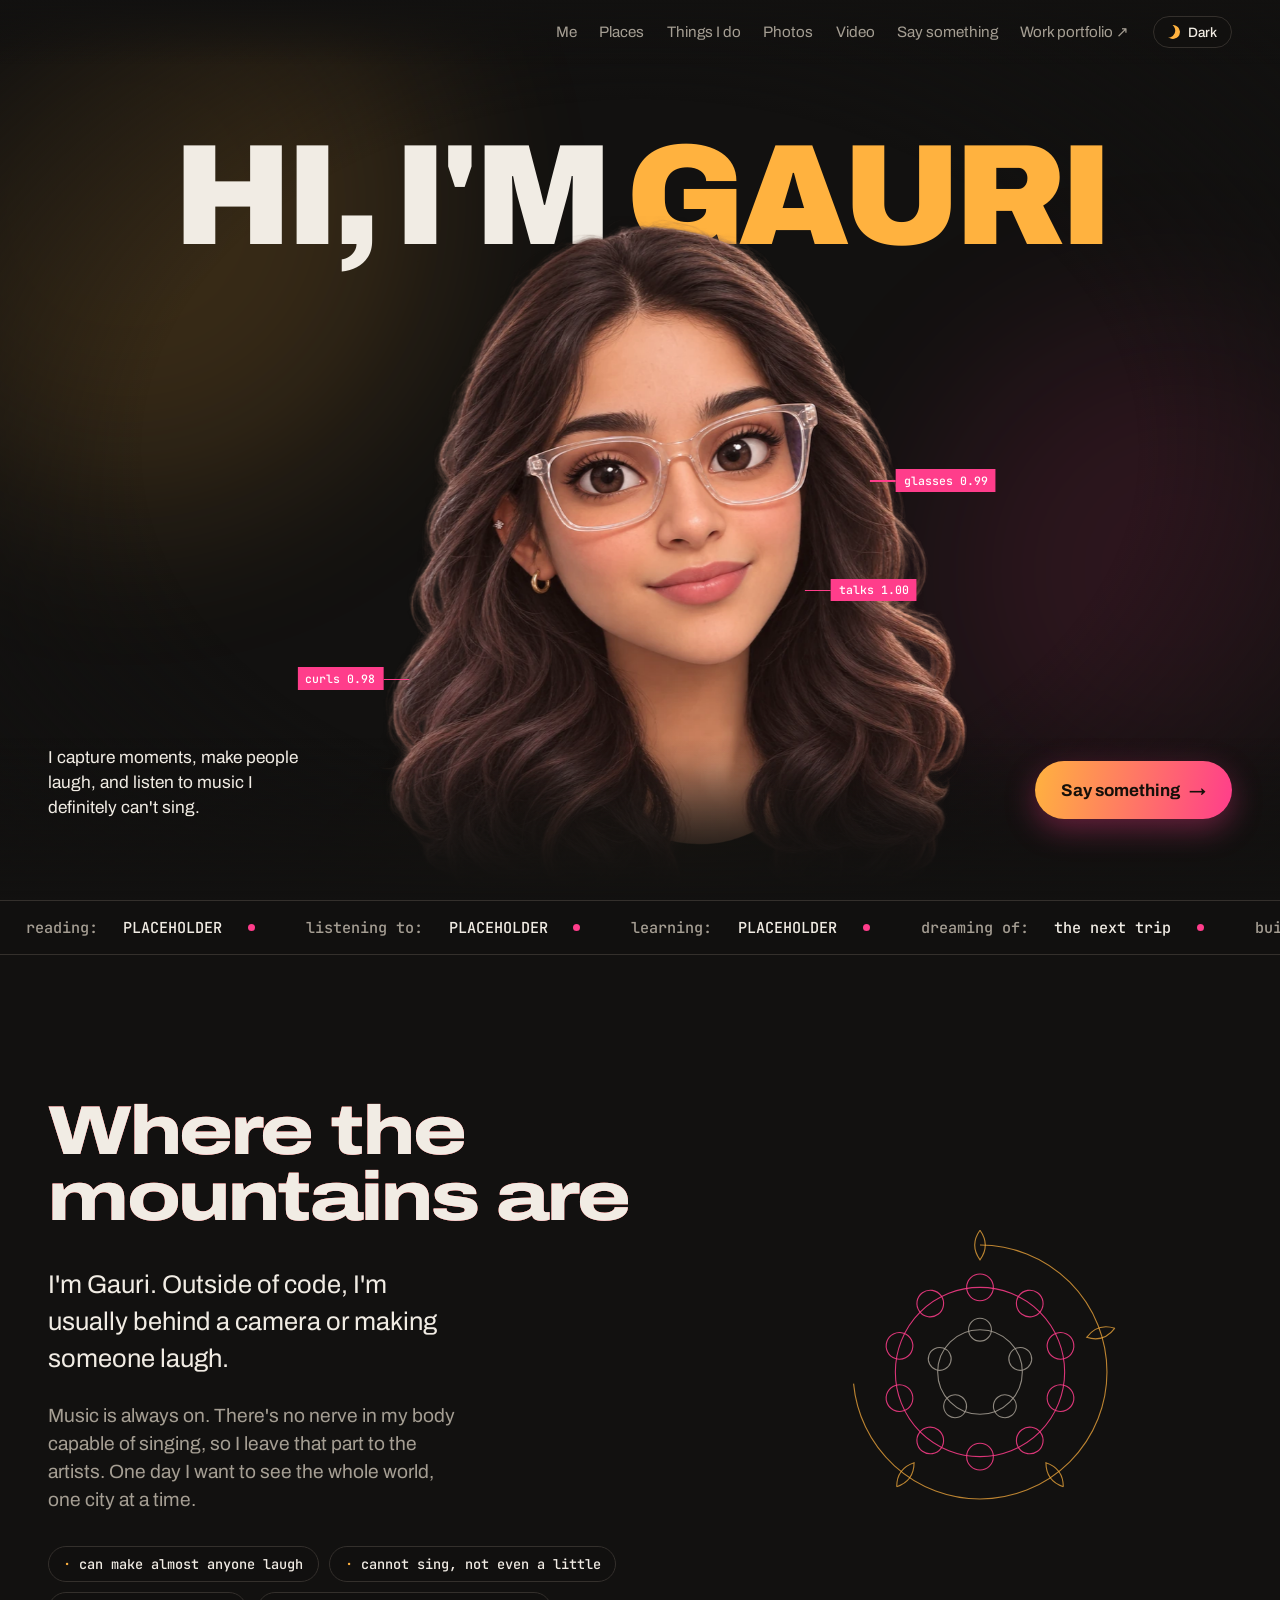
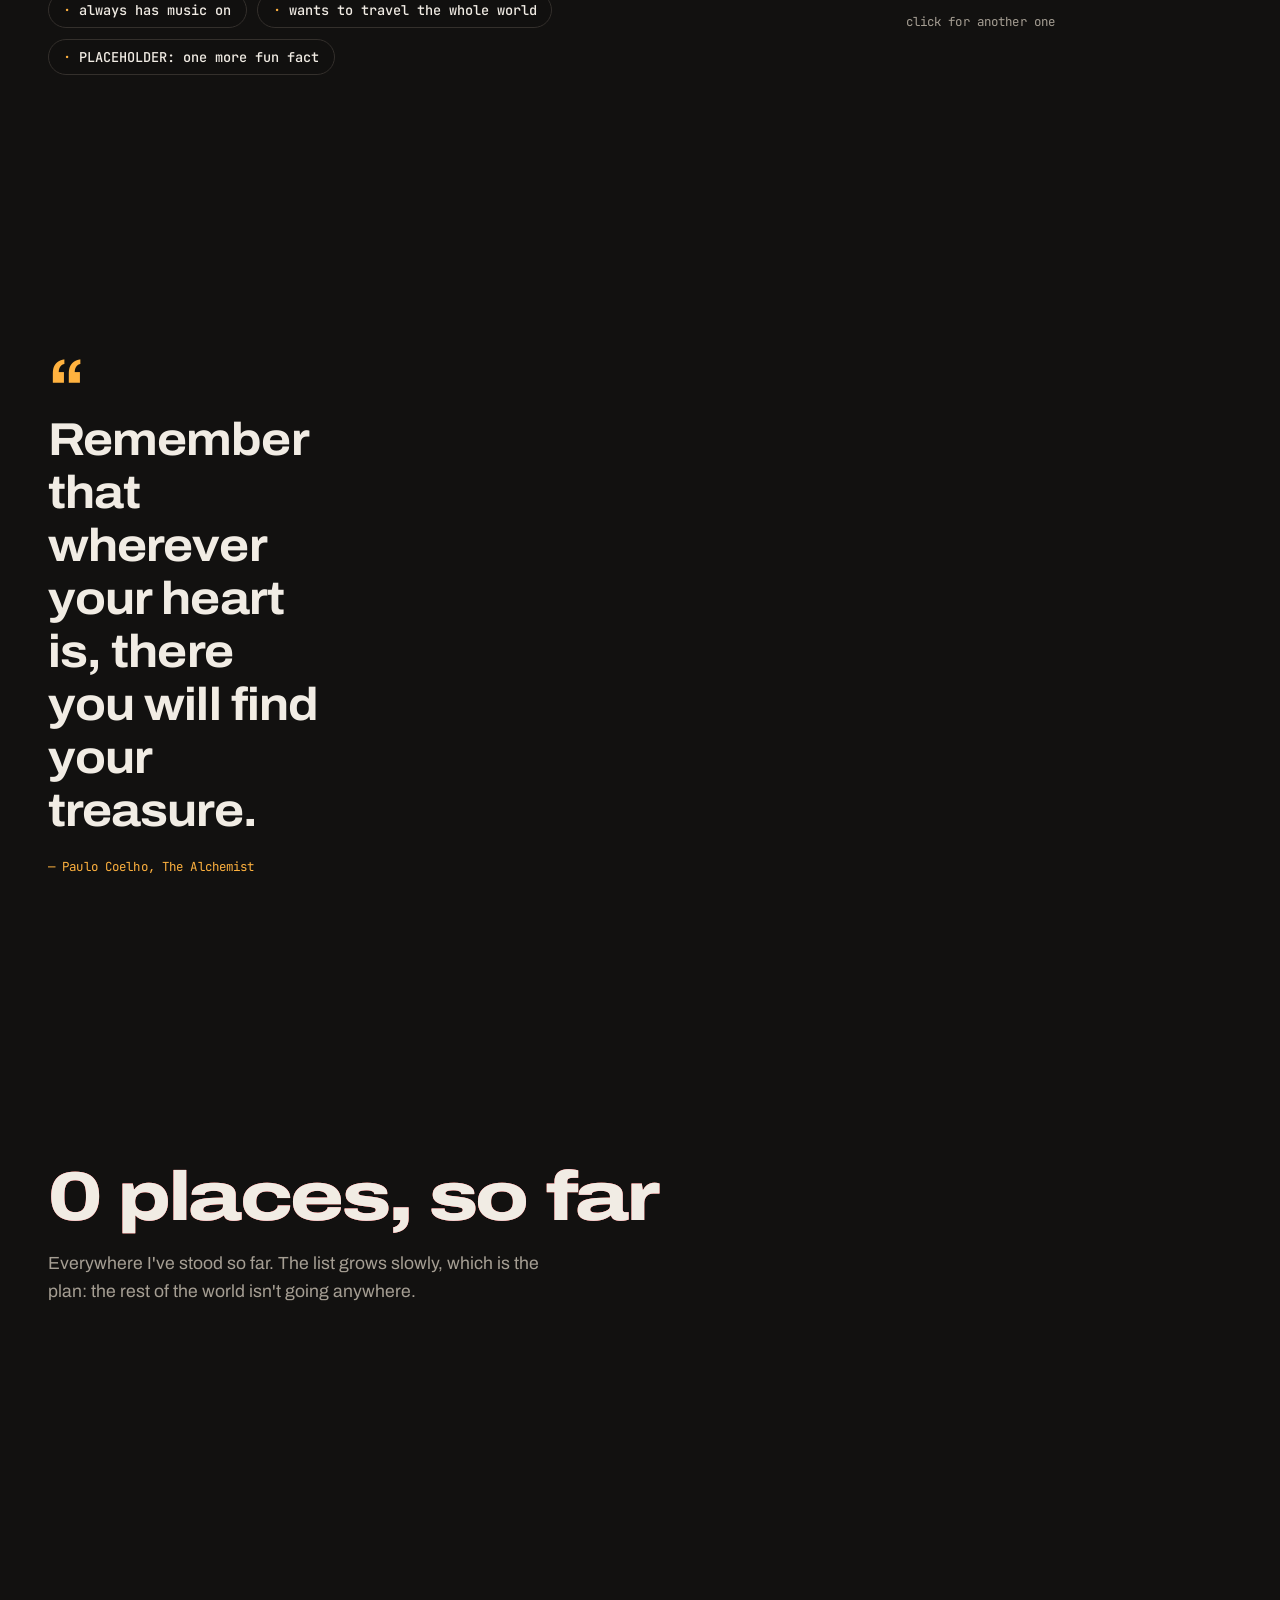
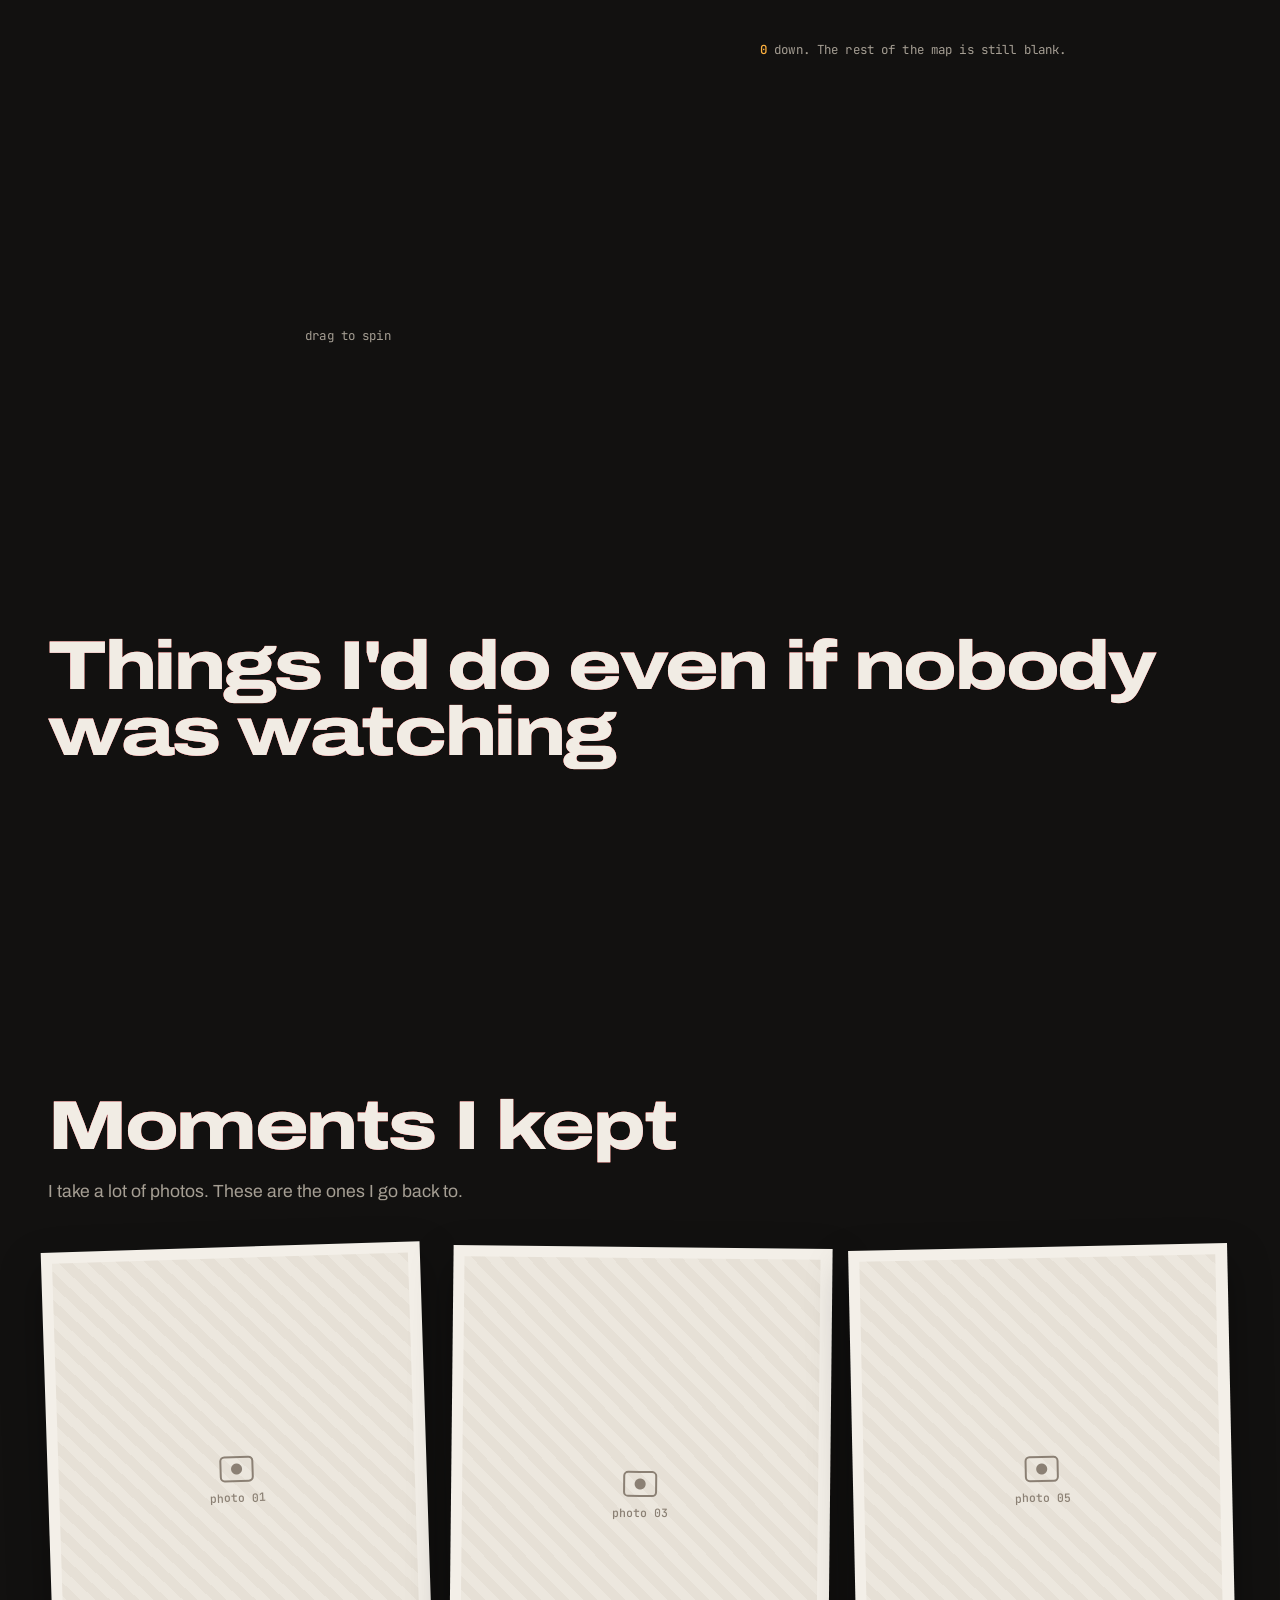
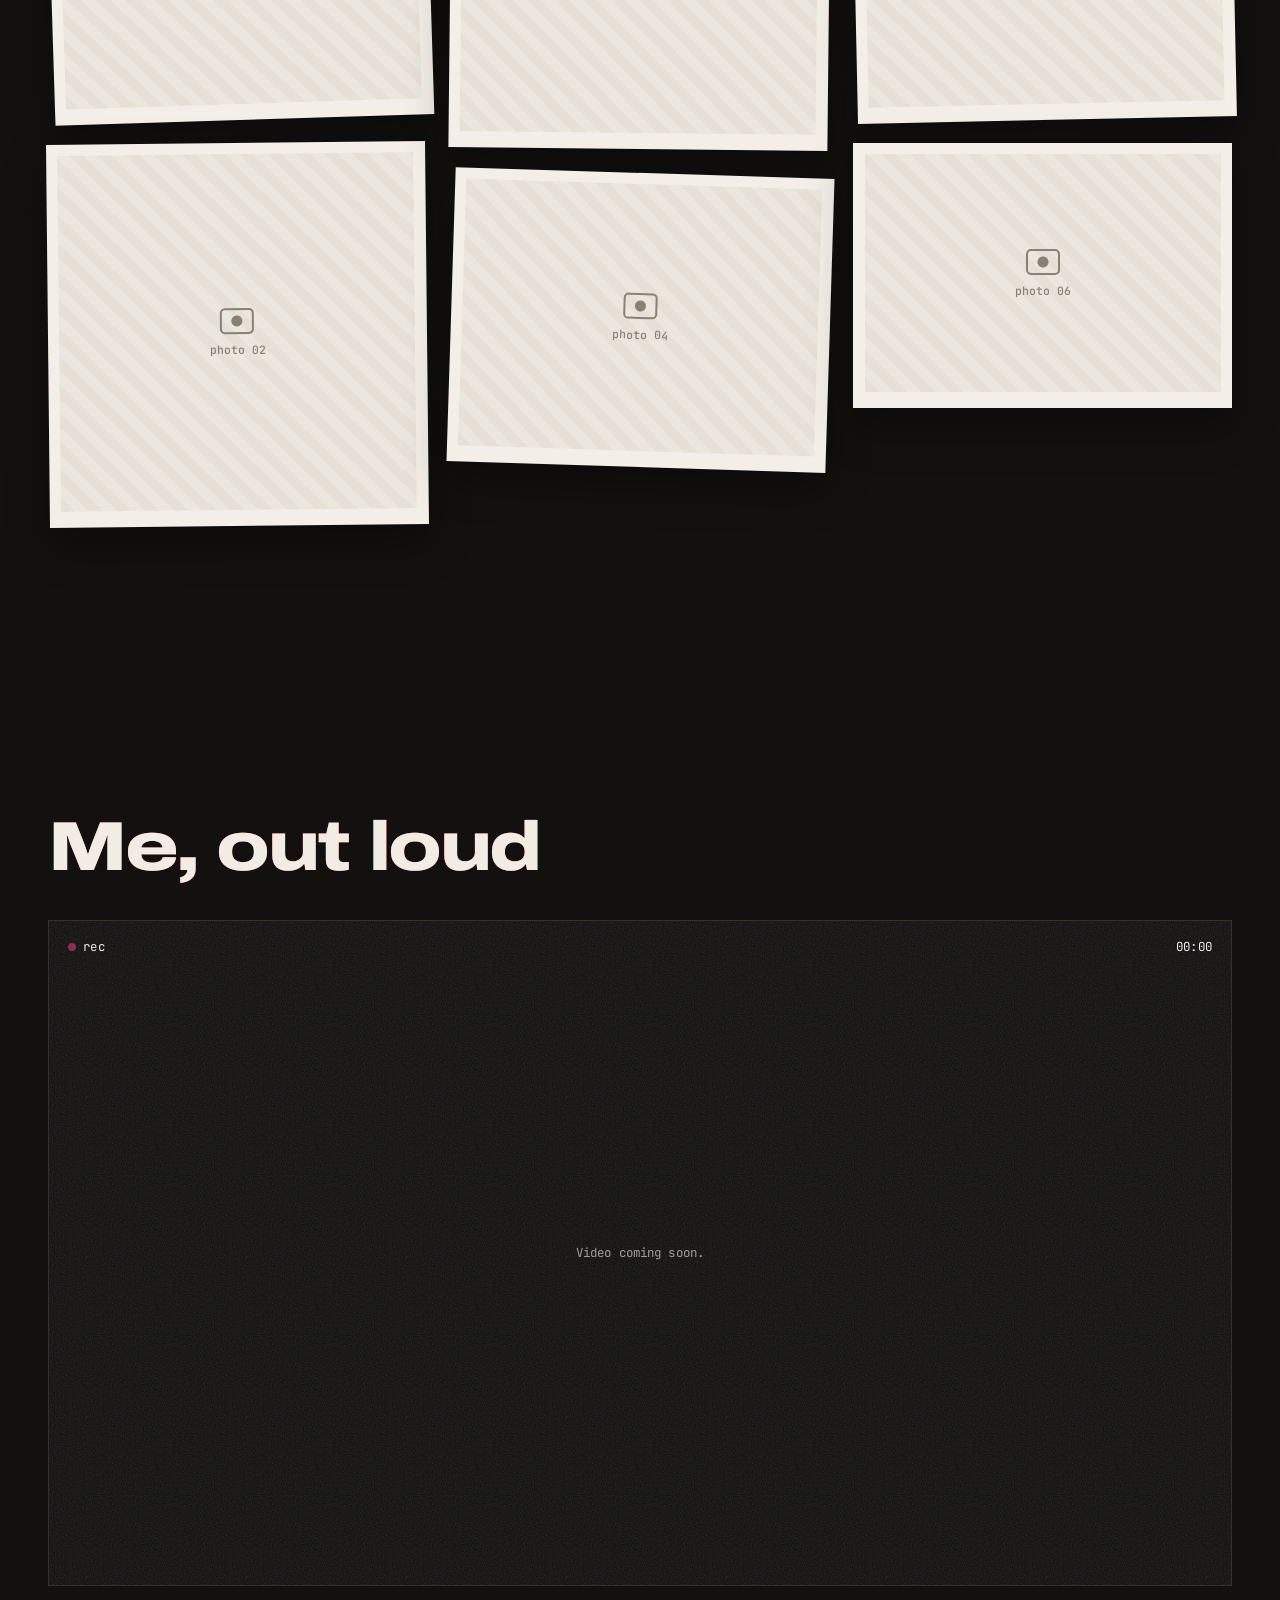
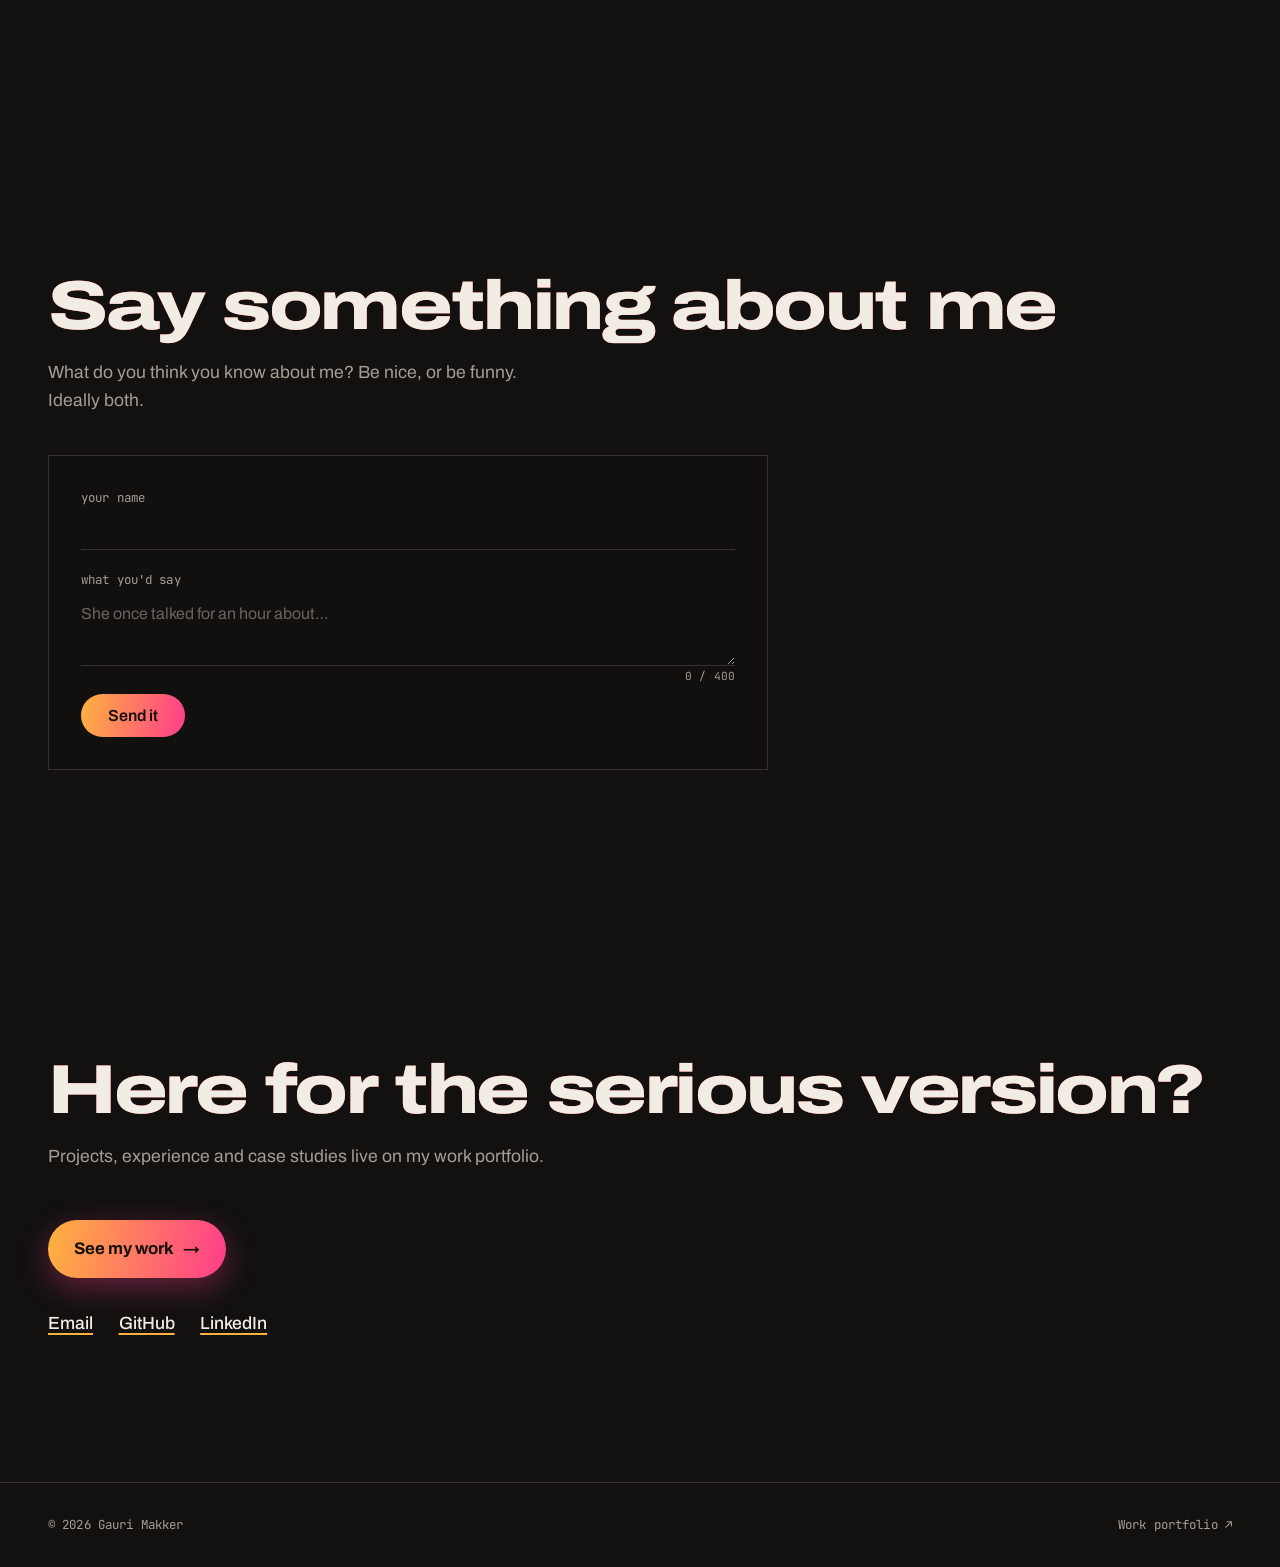
==== commit 03c3da02: "Personal page: Somya, still avatar, hobbies and quote" ====
--- a/personal.html
+++ b/personal.html
@@ -4,9 +4,9 @@
 <meta charset="utf-8">
 <meta name="viewport" content="width=device-width, initial-scale=1, viewport-fit=cover">
 <title>Gauri · off the clock</title>
-<meta name="description" content="Gauri Makker, away from work: photography, music, travel dreams and writing.">
+<meta name="description" content="Gauri Makker away from work: mountains, beaches, mandalas, rom-coms and the places she's been.">
 <meta property="og:title" content="Gauri · off the clock">
-<meta property="og:description" content="Photos, music, places I dream of, and the rest of me away from work.">
+<meta property="og:description" content="Mountains, beaches, mandalas and rom-coms.">
 <meta property="og:type" content="website">
 <link rel="icon" href="data:image/svg+xml,<svg xmlns='http://www.w3.org/2000/svg' viewBox='0 0 32 32'><circle cx='16' cy='16' r='14' fill='%23FFB23F'/><circle cx='16' cy='16' r='6' fill='%23FF3D8B'/></svg>">
 <script>
@@ -27,11 +27,12 @@
 <header class="bar">
   <div class="wrap">
     <nav class="nav" aria-label="Sections">
-      <a href="#me">About</a>
+      <a href="#me">Me</a>
+      <a href="#places">Places</a>
+      <a href="#things">Things I do</a>
       <a href="#photos">Photos</a>
-      <a href="#music">Music</a>
-      <a href="#travel">Travel</a>
-      <a href="#writing">Writing</a>
+      <a href="#video">Video</a>
+      <a href="#guestbook">Say something</a>
       <a href="index.html">Work portfolio ↗</a>
     </nav>
     <button class="switch" id="themeToggle" type="button" aria-label="Switch between dark and light theme">
@@ -42,7 +43,7 @@
 
 <main id="main">
 
-  <!-- ============ HERO: the avatar in front of the headline ============ -->
+  <!-- ============ HERO ============ -->
   <section class="p-hero" aria-label="Introduction">
     <h1 class="p-title" aria-label="Hi, I'm Gauri">
       <span class="p-line"><span>Hi,</span> <span>I'm</span></span>
@@ -51,32 +52,38 @@
 
     <div class="p-avatar" id="avatar">
       <img src="assets/avatar.webp" alt="Illustrated avatar of Gauri: long wavy dark hair, clear rectangular glasses, a small smile" width="963" height="1000">
-      <!-- little detection tags pointing at her, a nod to the work portfolio -->
       <span class="tag t1" aria-hidden="true">glasses 0.99</span>
       <span class="tag t2" aria-hidden="true">curls 0.98</span>
-      <span class="tag t3" aria-hidden="true">smile 0.97</span>
+      <span class="tag t3" aria-hidden="true">talks 1.00</span>
     </div>
 
     <p class="p-tagline" id="tagline"></p>
-    <a class="p-cta" href="mailto:gaurimakker2006@gmail.com">Say hi <span aria-hidden="true">→</span></a>
+    <a class="p-cta" href="#guestbook">Say something <span aria-hidden="true">→</span></a>
   </section>
 
-  <!-- ============ RIGHT NOW (moving strip) ============ -->
-  <div class="now" aria-label="What I'm up to right now">
+  <!-- ============ RIGHT NOW ============ -->
+  <div class="now" aria-label="Right now">
     <div class="now-track" id="nowTrack"></div>
   </div>
 
-  <!-- ============ ABOUT ME ============ -->
+  <!-- ============ ABOUT ============ -->
   <section class="section" id="me">
-    <div class="wrap">
-      <h2 class="h2">A bit about me</h2>
-      <div class="p-about-text" id="aboutText"></div>
-      <ul class="facts-chips" id="factList" aria-label="Quick facts"></ul>
+    <div class="wrap p-two">
+      <div>
+        <h2 class="h2">Where the mountains are</h2>
+        <div class="p-about-text" id="aboutText"></div>
+        <ul class="facts-chips" id="factList" aria-label="Quick facts"></ul>
+      </div>
+      <!-- a mandala that draws itself; click for a new one -->
+      <figure class="mandala-box">
+        <canvas id="mandala" aria-label="A mandala drawing itself" role="img"></canvas>
+        <figcaption class="mono">click for another one</figcaption>
+      </figure>
     </div>
   </section>
 
-  <!-- ============ A LINE I LIVE BY ============ -->
-  <section class="section p-quote" id="quote">
+  <!-- ============ QUOTE ============ -->
+  <section class="section p-quote">
     <div class="wrap">
       <figure>
         <blockquote id="quoteText"></blockquote>
@@ -85,40 +92,14 @@
     </div>
   </section>
 
-  <!-- ============ PHOTOS ============ -->
-  <section class="section" id="photos">
+  <!-- ============ PLACES ============ -->
+  <section class="section" id="places">
     <div class="wrap">
-      <h2 class="h2">Through my lens</h2>
-      <p class="intro">Moments I didn't want to forget. Click a photo to see it bigger.</p>
-      <div class="gallery" id="gallery"></div>
-    </div>
-  </section>
-
-  <!-- ============ HOBBIES ============ -->
-  <section class="section" id="hobbies">
-    <div class="wrap">
-      <h2 class="h2">Hobbies</h2>
-      <div class="hobbies" id="hobbyList"></div>
-    </div>
-  </section>
-
-  <!-- ============ MUSIC ============ -->
-  <section class="section" id="music">
-    <div class="wrap">
-      <h2 class="h2">On repeat</h2>
-      <p class="intro">What's playing right now. Please don't ask me to sing along.</p>
-      <div class="tracks" id="trackList"></div>
-    </div>
-  </section>
-
-  <!-- ============ TRAVEL ============ -->
-  <section class="section" id="travel">
-    <div class="wrap">
-      <h2 class="h2">Places I dream of</h2>
-      <p class="intro">I want to see the whole world. Here's where I'm starting. Drag the globe, or pick a place.</p>
+      <h2 class="h2" id="placesTitle">Places I've been</h2>
+      <p class="intro">Everywhere I've stood so far. The list grows slowly, which is the plan: the rest of the world isn't going anywhere.</p>
       <div class="travel">
         <div class="globe-box">
-          <canvas id="globe" aria-label="A spinning globe with pins on my dream destinations" role="img"></canvas>
+          <canvas id="globe" aria-label="A globe with pins on the places I've visited" role="img"></canvas>
           <span class="globe-hint mono" aria-hidden="true">drag to spin</span>
         </div>
         <div>
@@ -129,18 +110,64 @@
     </div>
   </section>
 
-  <!-- ============ WRITING ============ -->
-  <section class="section" id="writing">
+  <!-- ============ THINGS I DO ============ -->
+  <section class="section" id="things">
     <div class="wrap">
-      <h2 class="h2">Writing</h2>
-      <ul class="posts" id="postList"></ul>
+      <h2 class="h2">Things I'd do even if nobody was watching</h2>
+      <div class="things" id="thingList"></div>
+    </div>
+  </section>
+
+  <!-- ============ PHOTOS ============ -->
+  <section class="section" id="photos">
+    <div class="wrap">
+      <h2 class="h2">Moments I kept</h2>
+      <p class="intro">I take a lot of photos. These are the ones I go back to.</p>
+      <div class="gallery" id="gallery"></div>
+    </div>
+  </section>
+
+  <!-- ============ VIDEO ============ -->
+  <section class="section" id="video">
+    <div class="wrap">
+      <h2 class="h2">Me, out loud</h2>
+      <p class="intro" id="videoCap"></p>
+      <div class="feed" id="feed">
+        <div class="feed-noise" aria-hidden="true"></div>
+        <div class="feed-hud mono" aria-hidden="true"><span class="rec">rec</span><span id="feedTime">00:00</span></div>
+        <button class="feed-play" id="feedPlay" type="button" aria-label="Play video"><span class="mono">play</span></button>
+        <p class="feed-empty mono">Video coming soon.</p>
+      </div>
+    </div>
+  </section>
+
+  <!-- ============ GUESTBOOK ============ -->
+  <section class="section" id="guestbook">
+    <div class="wrap">
+      <h2 class="h2">Say something about me</h2>
+      <p class="intro">What do you think you know about me? Be nice, or be funny. Ideally both.</p>
+      <div class="notes-wall" id="noteWall" hidden></div>
+
+      <form class="note-form" id="noteForm" novalidate>
+        <div class="note-grid">
+          <label><span class="mono">your name</span><input name="name" required maxlength="60" autocomplete="name"></label>
+          <label class="full"><span class="mono">what you'd say</span><textarea name="message" required maxlength="400" rows="3" placeholder="She once talked for an hour about…"></textarea><span class="note-count mono"></span></label>
+        </div>
+        <input type="text" name="_honey" tabindex="-1" autocomplete="off" class="hp" aria-hidden="true">
+        <input type="hidden" name="_template" value="table">
+        <input type="hidden" name="_captcha" value="false">
+        <div class="note-actions">
+          <button type="submit" class="btn">Send it</button>
+          <p class="note-status mono" role="status" aria-live="polite"></p>
+        </div>
+      </form>
     </div>
   </section>
 
   <!-- ============ BACK TO WORK ============ -->
   <section class="section p-end">
     <div class="wrap">
-      <h2 class="h2">Want the serious version?</h2>
+      <h2 class="h2">Here for the serious version?</h2>
       <p class="intro">Projects, experience and case studies live on my work portfolio.</p>
       <a class="p-cta p-cta-big" href="index.html">See my work <span aria-hidden="true">→</span></a>
       <div class="elsewhere">
@@ -159,7 +186,6 @@
   </div>
 </footer>
 
-<!-- photo viewer -->
 <dialog class="viewer" id="viewer" aria-label="Photo">
   <button class="viewer-close" type="button" aria-label="Close">×</button>
   <img id="viewerImg" alt="">
--- a/css/personal.css
+++ b/css/personal.css
@@ -1,9 +1,9 @@
 /* =============================================================
-   PERSONAL SITE (personal.html)
-   Uses the colours, fonts, header and background from style.css.
+   PERSONAL PAGE (personal.html)
+   Colours, fonts, header and background come from style.css.
    ============================================================= */
 
-/* ---------- hero: the avatar stands in front of the headline ---------- */
+/* ---------- hero ---------- */
 .p-hero { position: relative; height: 100vh; height: 100svh; min-height: 620px; overflow: hidden; }
 .p-title {
   position: absolute; left: 0; right: 0; top: clamp(5.5rem, 15vh, 9rem); z-index: 1; margin: 0; text-align: center;
@@ -19,7 +19,7 @@
 .p-title .p-name > span { animation-delay: .16s; }
 @keyframes rise { to { opacity: 1; transform: none; } }
 
-/* the avatar lives on the first screen only: it breathes gently and sways with your mouse */
+/* the avatar stays on the first screen: it breathes and sways with the mouse */
 .p-avatar {
   position: absolute; left: 50%; bottom: 0; z-index: 2;
   height: min(76vh, 880px); aspect-ratio: 963 / 1000;
@@ -35,7 +35,6 @@
 @keyframes avatarIn { from { opacity: 0; transform: translate3d(0, 60px, 0); } }
 @keyframes breathe { 50% { transform: translateY(-6px); } }
 
-/* little detection tags pointing at her */
 .tag {
   position: absolute; z-index: 3; white-space: nowrap;
   background: var(--sight); color: #fff; font: 500 .72rem/1 var(--mono); padding: .35rem .5rem;
@@ -53,7 +52,7 @@
 
 .p-tagline {
   position: absolute; z-index: 3; left: max(var(--pad), calc((100vw - var(--maxw)) / 2)); bottom: clamp(2rem, 9vh, 5rem);
-  max-width: 24ch; margin: 0; font-size: clamp(1rem, 1.35vw, 1.2rem); line-height: 1.45;
+  max-width: 26ch; margin: 0; font-size: clamp(1rem, 1.35vw, 1.2rem); line-height: 1.45;
   opacity: 0; animation: tagIn .6s 1s forwards;
 }
 .p-cta {
@@ -73,46 +72,112 @@
   .p-line { display: block; }
   .p-avatar { height: min(62vh, 560px); }
   .tag { font-size: .62rem; }
-  .t1, .t2 { display: none; }          /* not enough room on phones */
+  .t1, .t2 { display: none; }
   .p-tagline { left: var(--pad); right: var(--pad); bottom: 5.5rem; max-width: none; text-align: center; text-shadow: 0 2px 12px var(--bg); }
   .p-cta { right: 50%; translate: 50% 0; bottom: 1.4rem; }
 }
 
-/* headings a little smaller on this page */
-.personal .h2 { font-size: clamp(2.6rem, 6vw, 5.2rem); }
-
-/* ---------- "right now" moving strip ---------- */
+.personal .h2 { font-size: clamp(2.4rem, 5.4vw, 4.6rem); }
+
+/* ---------- right now strip ---------- */
 .now { position: relative; z-index: 1; border-block: 1px solid var(--rule); overflow: hidden; padding: 1rem 0; background: color-mix(in srgb, var(--bg) 70%, transparent); }
-.now-track { display: flex; width: max-content; animation: marquee 38s linear infinite; }
+.now-track { display: flex; width: max-content; animation: marquee 30s linear infinite; }
 .now:hover .now-track { animation-play-state: paused; }
 .now-track span { font: 500 .95rem var(--mono); color: var(--ink-2); padding: 0 1.6rem; white-space: nowrap; display: inline-flex; align-items: center; gap: 1.6rem; }
 .now-track span::after { content: ""; width: 7px; height: 7px; border-radius: 50%; background: var(--sight); }
 .now-track b { color: var(--ink); font-weight: 500; }
 @keyframes marquee { to { transform: translateX(-50%); } }
 
-/* ---------- about + quick facts ---------- */
-.p-about-text { margin-top: 2.5rem; max-width: 46ch; }
-.p-about-text p { font-size: clamp(1.25rem, 2.2vw, 1.8rem); line-height: 1.45; }
-.p-about-text p:not(:first-child) { color: var(--ink-2); font-size: clamp(1.1rem, 1.6vw, 1.3rem); }
-.facts-chips { list-style: none; margin: 2.2rem 0 0; padding: 0; display: flex; flex-wrap: wrap; gap: .7rem; }
+/* ---------- about + mandala ---------- */
+.p-two { display: grid; grid-template-columns: minmax(0, 6fr) minmax(0, 5fr); gap: clamp(2rem, 6vw, 5rem); align-items: center; }
+.p-about-text { margin-top: 2.2rem; max-width: 42ch; }
+.p-about-text p { font-size: clamp(1.2rem, 2vw, 1.65rem); line-height: 1.45; }
+.p-about-text p:not(:first-child) { color: var(--ink-2); font-size: clamp(1.05rem, 1.5vw, 1.25rem); }
+.facts-chips { list-style: none; margin: 2rem 0 0; padding: 0; display: flex; flex-wrap: wrap; gap: .65rem; }
 .facts-chips li {
-  font: 500 .85rem var(--mono); padding: .55rem .9rem; border: 1px solid var(--rule); border-radius: 99px;
-  background: color-mix(in srgb, var(--bg) 70%, transparent); transition: border-color .25s, color .25s, transform .25s;
-}
-.facts-chips li::before { content: "✓ "; color: var(--light); }
+  font: 500 .85rem var(--mono); padding: .5rem .9rem; border: 1px solid var(--rule); border-radius: 99px;
+  background: color-mix(in srgb, var(--bg) 70%, transparent); transition: border-color .25s, transform .25s;
+}
+.facts-chips li::before { content: "· "; color: var(--light); }
 .facts-chips li:hover { border-color: var(--sight); transform: translateY(-2px) rotate(-1deg); }
-
-/* ---------- a line I live by ---------- */
-.p-quote figure { margin: 0; max-width: 30ch; }
-.p-quote blockquote { margin: 0; font-size: clamp(1.8rem, 4vw, 3.4rem); font-weight: 700; font-stretch: 110%; letter-spacing: -.02em; line-height: 1.15; }
+.mandala-box { margin: 0; text-align: center; }
+.mandala-box canvas { width: 100%; max-width: 460px; aspect-ratio: 1; cursor: pointer; display: block; margin-inline: auto; }
+.mandala-box figcaption { color: var(--ink-2); margin-top: .6rem; }
+@media (max-width: 860px) { .p-two { grid-template-columns: 1fr; } }
+
+/* ---------- quote ---------- */
+.p-quote figure { margin: 0; max-width: 28ch; }
+.p-quote blockquote { margin: 0; font-size: clamp(1.7rem, 3.6vw, 3.1rem); font-weight: 700; font-stretch: 110%; letter-spacing: -.02em; line-height: 1.15; }
 .p-quote blockquote::before { content: "“"; display: block; color: var(--light); font-size: 1.6em; line-height: .6; margin-bottom: .1em; }
-.p-quote figcaption { margin-top: 1.4rem; color: var(--light); }
-
-/* ---------- photos: prints scattered on a table ---------- */
-.gallery { columns: 3 260px; column-gap: 1.6rem; margin-top: 3rem; }
+.p-quote figcaption { margin-top: 1.2rem; color: var(--light); }
+
+/* ---------- globe ---------- */
+.travel { display: grid; grid-template-columns: minmax(0, 7fr) minmax(0, 5fr); gap: clamp(1.5rem, 4vw, 4rem); margin-top: 2.5rem; align-items: center; }
+.globe-box { position: relative; aspect-ratio: 1; max-width: 600px; width: 100%; }
+#globe { width: 100%; height: 100%; display: block; cursor: grab; touch-action: pan-y; }
+#globe:active { cursor: grabbing; }
+.globe-hint { position: absolute; left: 50%; bottom: 0; translate: -50% 0; color: var(--ink-2); }
+.places { list-style: none; margin: 0; padding: 0; }
+.places li { border-bottom: 1px solid var(--rule); }
+.places button {
+  all: unset; box-sizing: border-box; width: 100%; cursor: pointer; display: grid; grid-template-columns: 2.2rem 1fr auto;
+  align-items: baseline; gap: .6rem; padding: .8rem .2rem; transition: padding-left .25s, color .25s;
+}
+.places button:hover, .places button.on { padding-left: .7rem; color: var(--light); }
+.places button:focus-visible { outline: 2px solid var(--sight); }
+.places .n { font: 500 .78rem var(--mono); color: var(--ink-2); }
+.places .name { font-size: 1.15rem; font-weight: 600; }
+.places .st { font: 500 .72rem var(--mono); color: var(--ink-2); }
+.travel-count { margin-top: 1.2rem; color: var(--ink-2); }
+.travel-count b { color: var(--light); font-weight: 500; }
+@media (max-width: 860px) { .travel { grid-template-columns: 1fr; } .globe-box { margin-inline: auto; } }
+
+/* ---------- things I do ---------- */
+.things { display: grid; grid-template-columns: repeat(auto-fit, minmax(250px, 1fr)); gap: 1.4rem; margin-top: 2.5rem; }
+.thing {
+  position: relative; border: 1px solid var(--rule); background: color-mix(in srgb, var(--bg) 75%, transparent);
+  padding: 1.4rem; display: flex; flex-direction: column; gap: 1rem;
+  transition: transform .35s cubic-bezier(.2, .7, .2, 1), border-color .3s;
+}
+.thing:hover { transform: translateY(-6px) rotate(-.5deg); border-color: var(--light); }
+.thing:nth-child(even):hover { transform: translateY(-6px) rotate(.5deg); }
+.thing-art { height: 130px; position: relative; overflow: hidden; }
+.thing-art canvas { width: 100%; height: 100%; display: block; }
+.thing h3 { font-size: 1.45rem; font-stretch: 112%; letter-spacing: -.02em; line-height: 1.1; }
+.thing p { color: var(--ink-2); margin: .4rem 0 0; }
+
+/* film strip for rom-coms */
+.film { position: absolute; inset: 0; overflow: hidden; }
+.film-strip { display: flex; gap: 8px; height: 100%; align-items: center; animation: roll 16s linear infinite; width: max-content; padding-inline: 8px; }
+.film-strip i { width: 74px; height: 56px; border: 1px solid var(--rule); background: color-mix(in srgb, var(--light) 10%, transparent); display: block; position: relative; }
+.film-strip i:nth-child(3n) { background: color-mix(in srgb, var(--sight) 12%, transparent); }
+.film::before, .film::after { content: ""; position: absolute; left: 0; right: 0; height: 12px; background: repeating-linear-gradient(90deg, var(--rule) 0 6px, transparent 6px 16px); }
+.film::before { top: 6px; } .film::after { bottom: 6px; }
+@keyframes roll { to { transform: translateX(-246px); } }
+
+/* dancing figure */
+.dance { position: absolute; inset: 0; display: grid; place-items: center; }
+.dance i { display: block; width: 10px; height: 10px; border-radius: 50%; background: var(--light); position: relative; animation: bop .7s ease-in-out infinite; }
+.dance i::before, .dance i::after { content: ""; position: absolute; background: var(--light); }
+.dance i::before { width: 4px; height: 34px; border-radius: 3px; left: 3px; top: 12px; }
+.dance i::after { width: 30px; height: 4px; border-radius: 3px; left: -10px; top: 20px; animation: arms .7s ease-in-out infinite; }
+@keyframes bop { 50% { transform: translateY(-8px) rotate(6deg); } }
+@keyframes arms { 50% { transform: rotate(-24deg); } }
+
+/* speech bubbles for talking */
+.talk { position: absolute; inset: 0; display: flex; flex-direction: column; justify-content: center; gap: .5rem; padding: 0 1rem; }
+.talk i { display: block; height: 14px; border-radius: 8px; background: color-mix(in srgb, var(--ink-2) 45%, transparent); animation: say 2.4s ease-in-out infinite; transform-origin: left; }
+.talk i:nth-child(1) { width: 70%; } .talk i:nth-child(2) { width: 90%; animation-delay: .3s; }
+.talk i:nth-child(3) { width: 55%; animation-delay: .6s; background: color-mix(in srgb, var(--sight) 60%, transparent); }
+.talk i:nth-child(4) { width: 80%; animation-delay: .9s; }
+@keyframes say { 0%, 100% { transform: scaleX(.75); opacity: .5; } 50% { transform: scaleX(1); opacity: 1; } }
+
+/* ---------- photos ---------- */
+.gallery { columns: 3 250px; column-gap: 1.5rem; margin-top: 2.5rem; }
 .shot {
-  break-inside: avoid; margin: 0 0 1.6rem; padding: .7rem .7rem 1rem; background: #f3efe8; color: #1b1814;
-  box-shadow: 0 18px 40px rgba(0, 0, 0, .35); rotate: var(--tilt, 0deg); transition: rotate .35s cubic-bezier(.2, .7, .2, 1), scale .35s cubic-bezier(.2, .7, .2, 1), box-shadow .35s;
+  break-inside: avoid; margin: 0 0 1.5rem; padding: .7rem .7rem 1rem; background: #f3efe8; color: #1b1814;
+  box-shadow: 0 18px 40px rgba(0, 0, 0, .35); rotate: var(--tilt, 0deg);
+  transition: rotate .35s cubic-bezier(.2, .7, .2, 1), scale .35s cubic-bezier(.2, .7, .2, 1), box-shadow .35s;
   cursor: zoom-in; display: block; width: 100%; border: 0; text-align: left; font: inherit;
 }
 .shot:hover, .shot:focus-visible { rotate: 0deg; scale: 1.03; box-shadow: 0 26px 60px rgba(0, 0, 0, .45); }
@@ -122,11 +187,10 @@
 .shot.empty { cursor: default; }
 .shot.empty:hover { scale: 1; }
 .shot.empty .ph-frame {
-  aspect-ratio: var(--ar, 4 / 5); display: grid; place-items: center; gap: .4rem; align-content: center;
-  background: repeating-linear-gradient(45deg, #e6e0d6 0 10px, #ece7de 10px 20px); color: #8b8074; font: 500 .75rem var(--mono);
-}
-.shot.empty .ph-frame::before { content: ""; width: 34px; height: 26px; border: 2px solid currentColor; border-radius: 5px; box-shadow: inset 0 0 0 5px transparent; background: radial-gradient(circle, currentColor 0 5px, transparent 6px); }
-.shot.empty .cap, .shot.empty .where { color: #9a8f82; }
+  aspect-ratio: var(--ar, 4 / 5); display: grid; place-items: center; align-content: center; gap: .5rem;
+  background: repeating-linear-gradient(45deg, #e6e0d6 0 10px, #ece7de 10px 20px); color: #8b8074; font: 500 .72rem var(--mono);
+}
+.shot.empty .ph-frame::before { content: ""; width: 34px; height: 26px; border: 2px solid currentColor; border-radius: 5px; background: radial-gradient(circle, currentColor 0 5px, transparent 6px); }
 
 .viewer { border: 0; padding: 1rem 1rem 1.4rem; background: #f3efe8; color: #1b1814; max-width: min(92vw, 1100px); max-height: 92vh; box-shadow: 0 40px 100px rgba(0, 0, 0, .6); }
 .viewer::backdrop { background: rgba(8, 7, 6, .82); backdrop-filter: blur(4px); }
@@ -134,77 +198,68 @@
 .viewer-cap { margin: .9rem 0 0; font-size: 1rem; }
 .viewer-close { position: absolute; top: .3rem; right: .6rem; background: none; border: 0; font-size: 2rem; line-height: 1; cursor: pointer; color: #1b1814; }
 
-/* ---------- hobbies ---------- */
-.hobbies { display: grid; grid-template-columns: repeat(auto-fit, minmax(240px, 1fr)); gap: 1.4rem; margin-top: 3rem; }
-.hobby {
-  position: relative; padding: 1.6rem; min-height: 230px; display: flex; flex-direction: column; justify-content: flex-end;
-  border: 1px solid var(--rule); background: color-mix(in srgb, var(--bg) 75%, transparent);
-  transition: transform .35s cubic-bezier(.2, .7, .2, 1), border-color .3s;
-}
-.hobby:hover { transform: translateY(-6px) rotate(-.6deg); border-color: var(--light); }
-.hobby:nth-child(even):hover { transform: translateY(-6px) rotate(.6deg); }
-.hobby-num { position: absolute; top: 1.1rem; right: 1.2rem; font: 500 .8rem var(--mono); color: var(--light); }
-.hobby img { width: 100%; aspect-ratio: 4 / 3; object-fit: cover; margin-bottom: 1.2rem; }
-.hobby h3 { font-size: 1.6rem; font-stretch: 112%; letter-spacing: -.02em; line-height: 1.1; margin-bottom: .6rem; }
-.hobby p { color: var(--ink-2); margin: 0; }
-
-/* ---------- music ---------- */
-.tracks { display: grid; grid-template-columns: repeat(auto-fit, minmax(240px, 1fr)); gap: 1rem; margin-top: 3rem; }
-.track {
-  display: flex; align-items: center; gap: 1rem; padding: 1.1rem 1.2rem; border: 1px solid var(--rule); text-decoration: none;
-  background: color-mix(in srgb, var(--bg) 75%, transparent); transition: border-color .25s, transform .25s;
-}
-a.track:hover { border-color: var(--sight); transform: translateY(-3px); color: var(--ink); }
-.eq { display: flex; align-items: flex-end; gap: 3px; width: 26px; height: 26px; flex-shrink: 0; }
-.eq i { flex: 1; background: linear-gradient(var(--sight), var(--light)); animation: eq 1s ease-in-out infinite; transform-origin: bottom; }
-.eq i:nth-child(2) { animation-delay: -.3s; } .eq i:nth-child(3) { animation-delay: -.6s; } .eq i:nth-child(4) { animation-delay: -.15s; }
-@keyframes eq { 0%, 100% { height: 25%; } 50% { height: 100%; } }
-.track-title { display: block; font-weight: 700; line-height: 1.2; }
-.track-artist { display: block; color: var(--ink-2); font-size: .9rem; }
-
-/* ---------- travel globe ---------- */
-.travel { display: grid; grid-template-columns: minmax(0, 7fr) minmax(0, 5fr); gap: clamp(1.5rem, 4vw, 4rem); margin-top: 3rem; align-items: center; }
-.globe-box { position: relative; aspect-ratio: 1; max-width: 620px; width: 100%; }
-#globe { width: 100%; height: 100%; display: block; cursor: grab; touch-action: pan-y; }
-#globe:active { cursor: grabbing; }
-.globe-hint { position: absolute; left: 50%; bottom: 0; translate: -50% 0; color: var(--ink-2); }
-.places { list-style: none; margin: 0; padding: 0; counter-reset: p; }
-.places li { border-bottom: 1px solid var(--rule); }
-.places button {
-  all: unset; box-sizing: border-box; width: 100%; cursor: pointer; display: grid; grid-template-columns: 2.2rem 1fr auto; align-items: baseline;
-  gap: .6rem; padding: .85rem .2rem; transition: padding-left .25s, color .25s;
-}
-.places button:hover, .places button.on { padding-left: .7rem; color: var(--light); }
-.places button:focus-visible { outline: 2px solid var(--sight); }
-.places .n { font: 500 .78rem var(--mono); color: var(--ink-2); }
-.places .name { font-size: 1.15rem; font-weight: 600; }
-.places .st { font: 500 .72rem var(--mono); color: var(--ink-2); }
-.places .st.done { color: var(--light); }
-.places .note { grid-column: 2 / -1; color: var(--ink-2); font-size: .9rem; }
-.travel-count { margin-top: 1.2rem; color: var(--ink-2); }
-@media (max-width: 860px) { .travel { grid-template-columns: 1fr; } .globe-box { margin-inline: auto; } }
-
-/* ---------- writing ---------- */
-.posts { list-style: none; margin: 3rem 0 0; padding: 0; border-top: 1px solid var(--rule); }
-.posts li { border-bottom: 1px solid var(--rule); }
-.post { display: grid; grid-template-columns: 9rem minmax(0, 1fr) auto; gap: .4rem 2rem; align-items: baseline; padding: 1.6rem 0; text-decoration: none; transition: padding-left .3s; }
-a.post:hover { padding-left: .8rem; color: var(--ink); }
-a.post:hover .post-arrow { transform: translateX(6px); color: var(--light); }
-.post-date { color: var(--ink-2); }
-.post h3 { font-size: clamp(1.3rem, 2.6vw, 2.1rem); font-stretch: 110%; letter-spacing: -.02em; line-height: 1.15; }
-.post p { grid-column: 2; color: var(--ink-2); margin: 0; }
-.post-arrow { grid-row: 1; grid-column: 3; font-size: 1.5rem; transition: transform .3s; }
-.post-arrow.soon { font-size: .8rem; border: 1px solid var(--rule); border-radius: 99px; padding: .1rem .65rem; color: var(--ink-2); }
-@media (max-width: 700px) { .post { grid-template-columns: minmax(0, 1fr) auto; } .post-date { grid-column: 1 / -1; } .post p { grid-column: 1; } .post-arrow { grid-row: 2; grid-column: 2; } }
+/* ---------- video ---------- */
+.feed { position: relative; margin-top: 2.5rem; aspect-ratio: 16 / 9; background: #0b0a09; overflow: hidden; border: 1px solid var(--rule); }
+.feed video, .feed iframe { position: absolute; inset: 0; width: 100%; height: 100%; border: 0; object-fit: cover; background: #0b0a09; }
+.feed-noise {
+  position: absolute; inset: 0; pointer-events: none; opacity: .3; transition: opacity 1.2s;
+  background-image: url("data:image/svg+xml,%3Csvg xmlns='http://www.w3.org/2000/svg' width='160' height='160'%3E%3Cfilter id='n'%3E%3CfeTurbulence type='fractalNoise' baseFrequency='.9' numOctaves='2'/%3E%3C/filter%3E%3Crect width='100%25' height='100%25' filter='url(%23n)' opacity='.6'/%3E%3C/svg%3E");
+  animation: grain .4s steps(3) infinite;
+}
+@keyframes grain { 33% { background-position: 40px 20px; } 66% { background-position: -30px 50px; } }
+.feed.playing .feed-noise { opacity: 0; }
+.feed-hud { position: absolute; z-index: 3; top: 1rem; left: 1.2rem; right: 1.2rem; display: flex; justify-content: space-between; color: #f1ece4; pointer-events: none; }
+.feed-hud .rec::before { content: ""; display: inline-block; width: 8px; height: 8px; border-radius: 50%; background: var(--sight); margin-right: .45rem; opacity: .5; }
+.feed.rolling .rec::before { opacity: 1; animation: blink 1s steps(1) infinite; }
+@keyframes blink { 50% { opacity: .15; } }
+.feed-play {
+  position: absolute; z-index: 3; left: 50%; top: 50%; width: 92px; height: 92px; margin: -46px 0 0 -46px;
+  border-radius: 50%; border: 1.5px solid #f1ece4; background: rgba(11, 10, 9, .35); color: #f1ece4; cursor: pointer;
+  display: grid; place-items: center; transition: transform .25s, background-color .25s, border-color .25s;
+}
+.feed-play::before { content: ""; width: 0; height: 0; border-left: 18px solid currentColor; border-top: 11px solid transparent; border-bottom: 11px solid transparent; margin-left: 5px; }
+.feed-play span { position: absolute; top: calc(100% + 10px); letter-spacing: .08em; }
+.feed-play:hover { transform: scale(1.06); background: var(--sight); border-color: var(--sight); }
+.feed.playing .feed-play { display: none; }
+.feed-empty { display: none; position: absolute; inset: 0; z-index: 3; place-content: center; text-align: center; color: #a59e93; margin: 0; }
+.feed.no-video .feed-empty { display: grid; }
+.feed.no-video .feed-play, .feed.no-video video { display: none; }
+@media (max-width: 760px) { .feed-play { width: 70px; height: 70px; margin: -35px 0 0 -35px; } }
+
+/* ---------- guestbook ---------- */
+.notes-wall { display: grid; grid-template-columns: repeat(auto-fit, minmax(240px, 1fr)); gap: 1.2rem; margin-top: 2.5rem; }
+.note {
+  position: relative; margin: 0; padding: 1.4rem 1.3rem 1.1rem; border: 1px solid var(--rule);
+  background: color-mix(in srgb, var(--bg) 75%, transparent); rotate: var(--tilt, 0deg); transition: rotate .3s, border-color .3s;
+}
+.note:hover { rotate: 0deg; border-color: var(--light); }
+.note p { margin: 0 0 .8rem; font-size: 1.05rem; line-height: 1.5; }
+.note footer { color: var(--light); font: 500 .8rem var(--mono); border: 0; padding: 0; }
+.note-form { margin-top: 2.5rem; max-width: 720px; padding: clamp(1.3rem, 3vw, 2rem); border: 1px solid var(--rule); background: color-mix(in srgb, var(--bg) 80%, transparent); transition: border-color .3s; }
+.note-form:focus-within { border-color: var(--sight); }
+.note-grid { display: grid; gap: 1.2rem; }
+.note-grid label { display: flex; flex-direction: column; gap: .4rem; position: relative; }
+.note-grid .mono { color: var(--ink-2); }
+.note-form input:not([type="hidden"]), .note-form textarea {
+  font: 400 1rem var(--font); color: var(--ink); background: transparent; border: 0; border-bottom: 1px solid var(--rule);
+  padding: .55rem 0; outline: none; resize: vertical; transition: border-color .2s;
+}
+.note-form input:focus, .note-form textarea:focus { border-bottom-color: var(--light); }
+.note-form textarea::placeholder { color: color-mix(in srgb, var(--ink-2) 60%, transparent); }
+.note-count { position: absolute; right: 0; bottom: -1.3rem; font-size: .7rem; color: var(--ink-2); }
+.hp { position: absolute; left: -9999px; }
+.note-actions { display: flex; align-items: center; gap: 1.3rem; flex-wrap: wrap; margin-top: 1.8rem; }
+.note-status { margin: 0; color: var(--ink-2); }
+.note-form.sent .note-status { color: var(--light); }
+.btn { font: 600 1rem var(--font); color: #16100a; background: linear-gradient(100deg, var(--light), var(--sight)); border: 0; border-radius: 99px; padding: .8rem 1.7rem; cursor: pointer; transition: transform .15s, opacity .15s; }
+.btn:hover { transform: translateY(-2px); }
+.btn:disabled { opacity: .6; cursor: wait; }
 
 /* ---------- ending ---------- */
-.p-cta-big { position: static; margin-top: 2.2rem; opacity: 1; animation: none; font-size: 1.1rem; }
-
-/* placeholders stand out until you replace them */
-.placeholder { background: color-mix(in srgb, var(--sight) 18%, transparent); }
-.shot .placeholder { background: rgba(212, 20, 90, .12); }
+.p-cta-big { position: static; margin-top: 2rem; opacity: 1; animation: none; font-size: 1.05rem; }
 
 @media (prefers-reduced-motion: reduce) {
-  .p-title .p-line > span, .p-avatar, .p-avatar img, .tag, .p-tagline, .p-cta, .eq i { animation: none !important; opacity: 1 !important; }
+  .p-title .p-line > span, .p-avatar, .p-avatar img, .tag, .p-tagline, .p-cta,
+  .film-strip, .dance i, .talk i, .feed-noise { animation: none !important; opacity: 1 !important; }
   .now-track { animation: none; }
 }
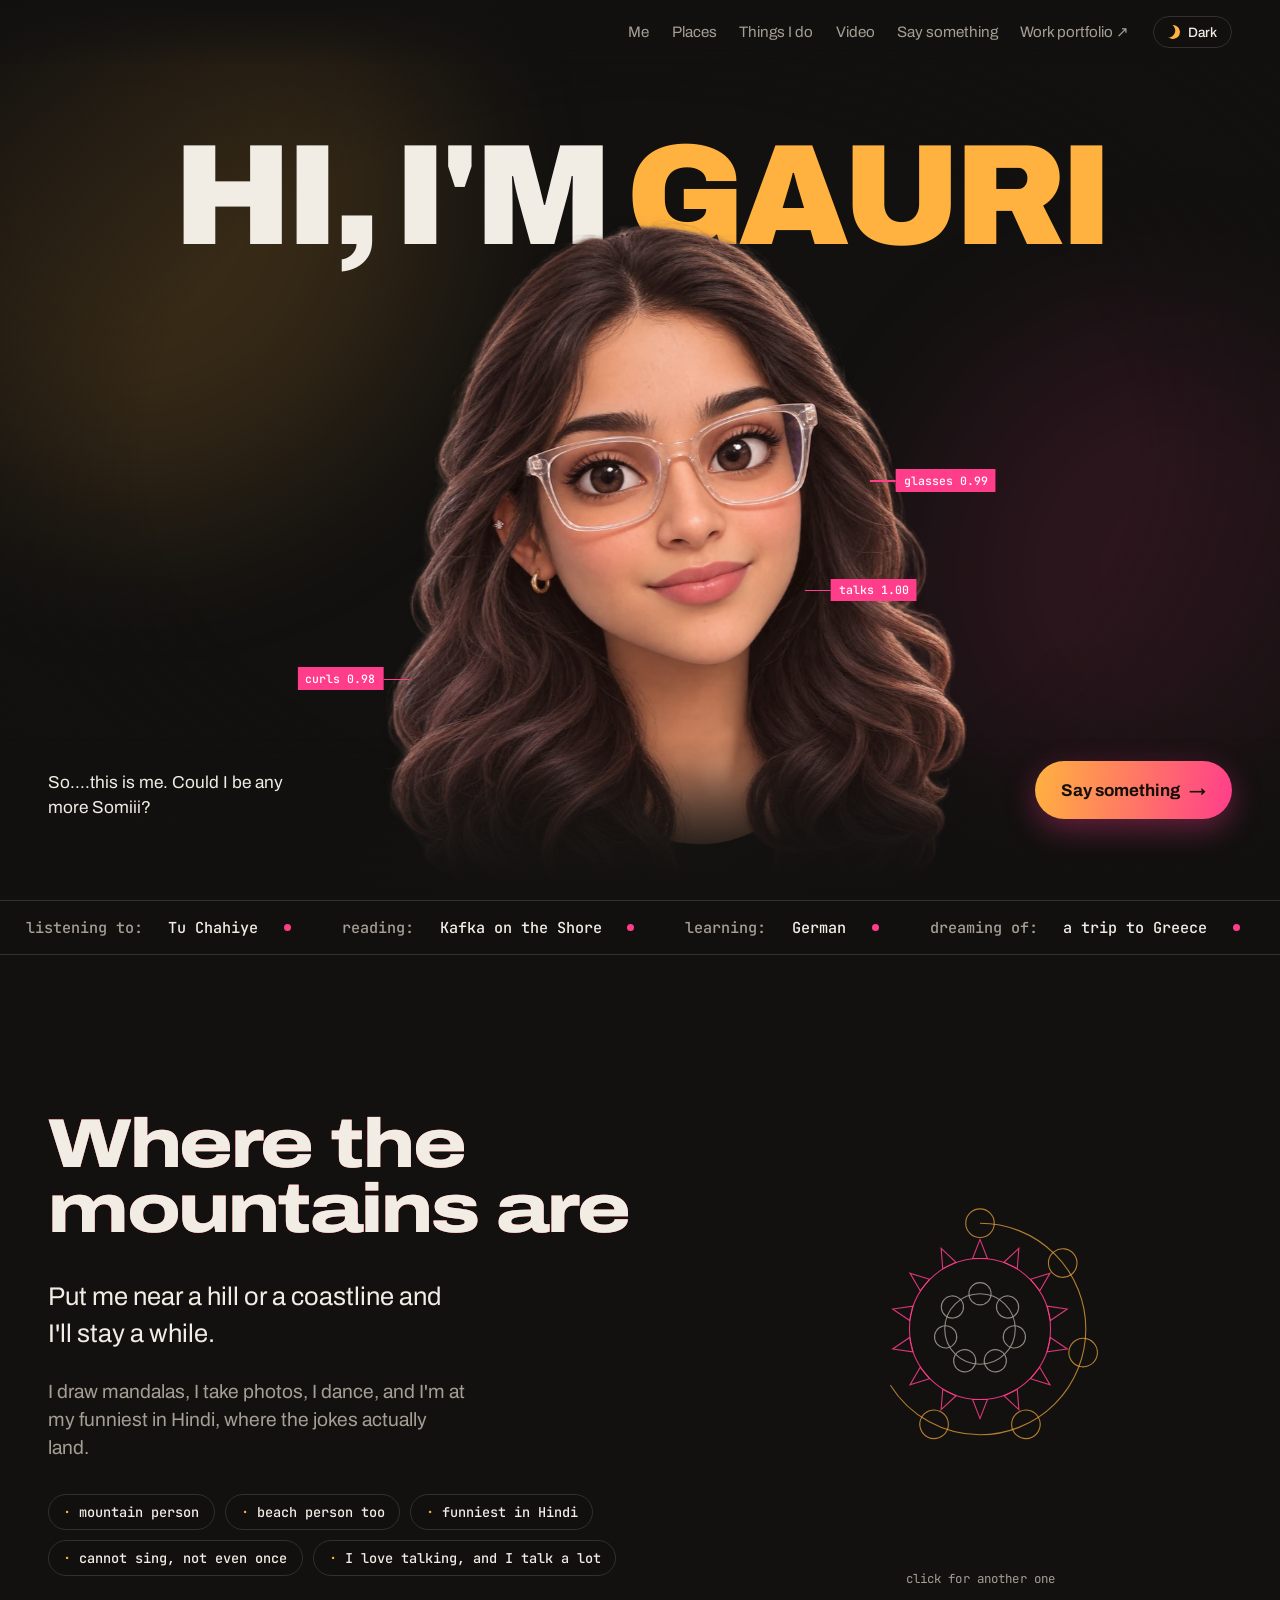
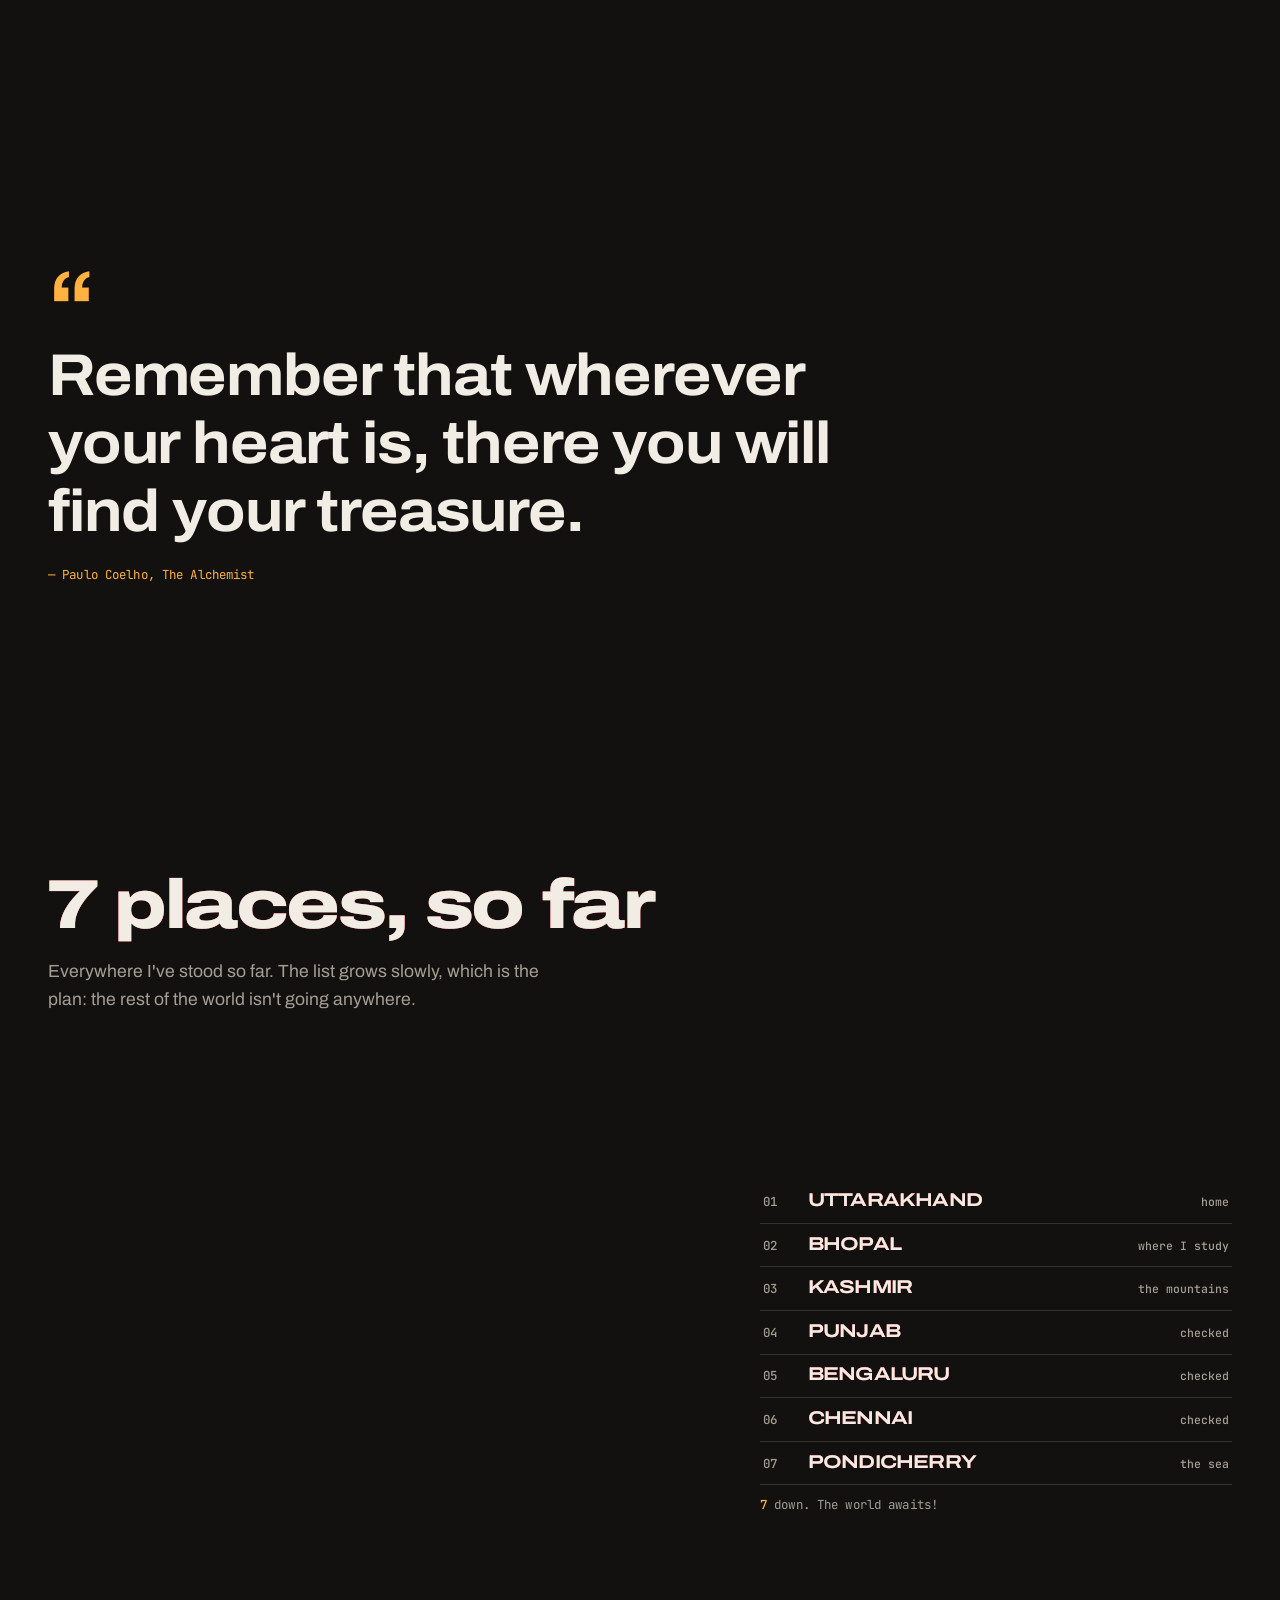
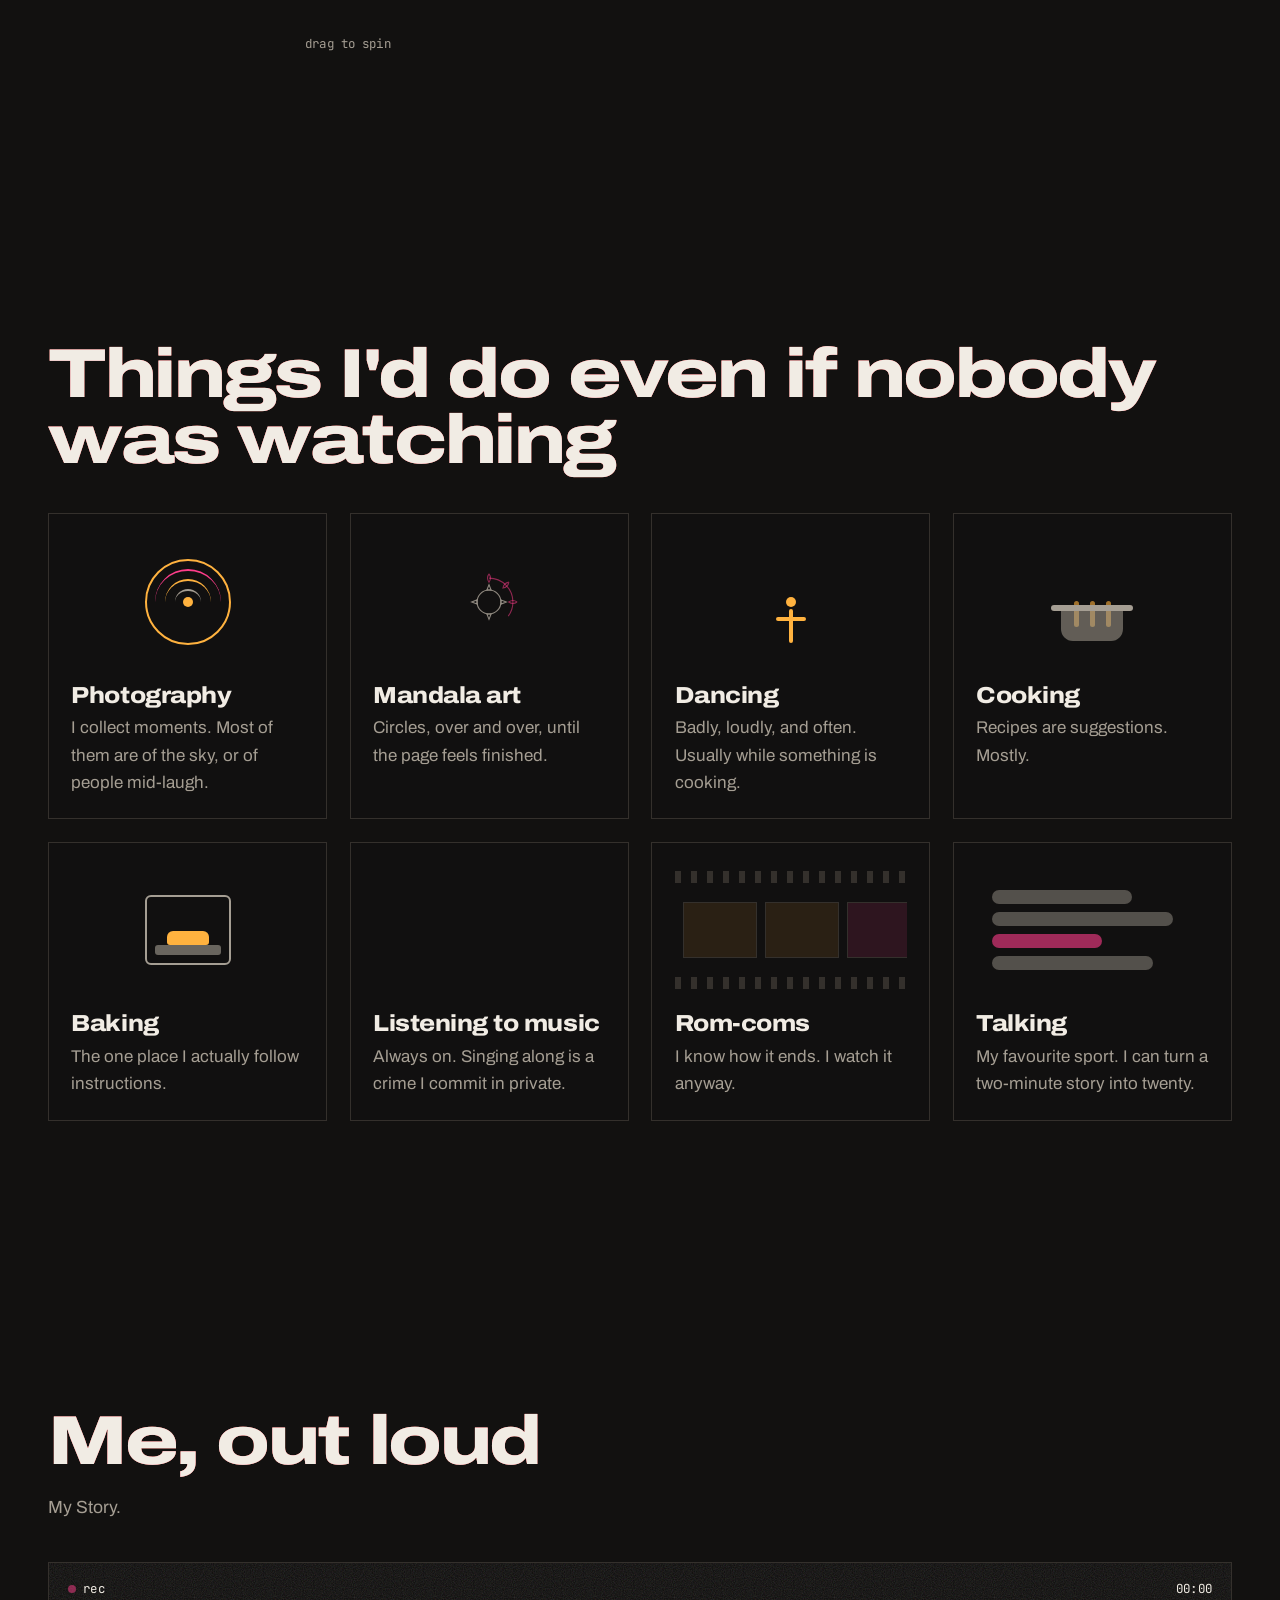
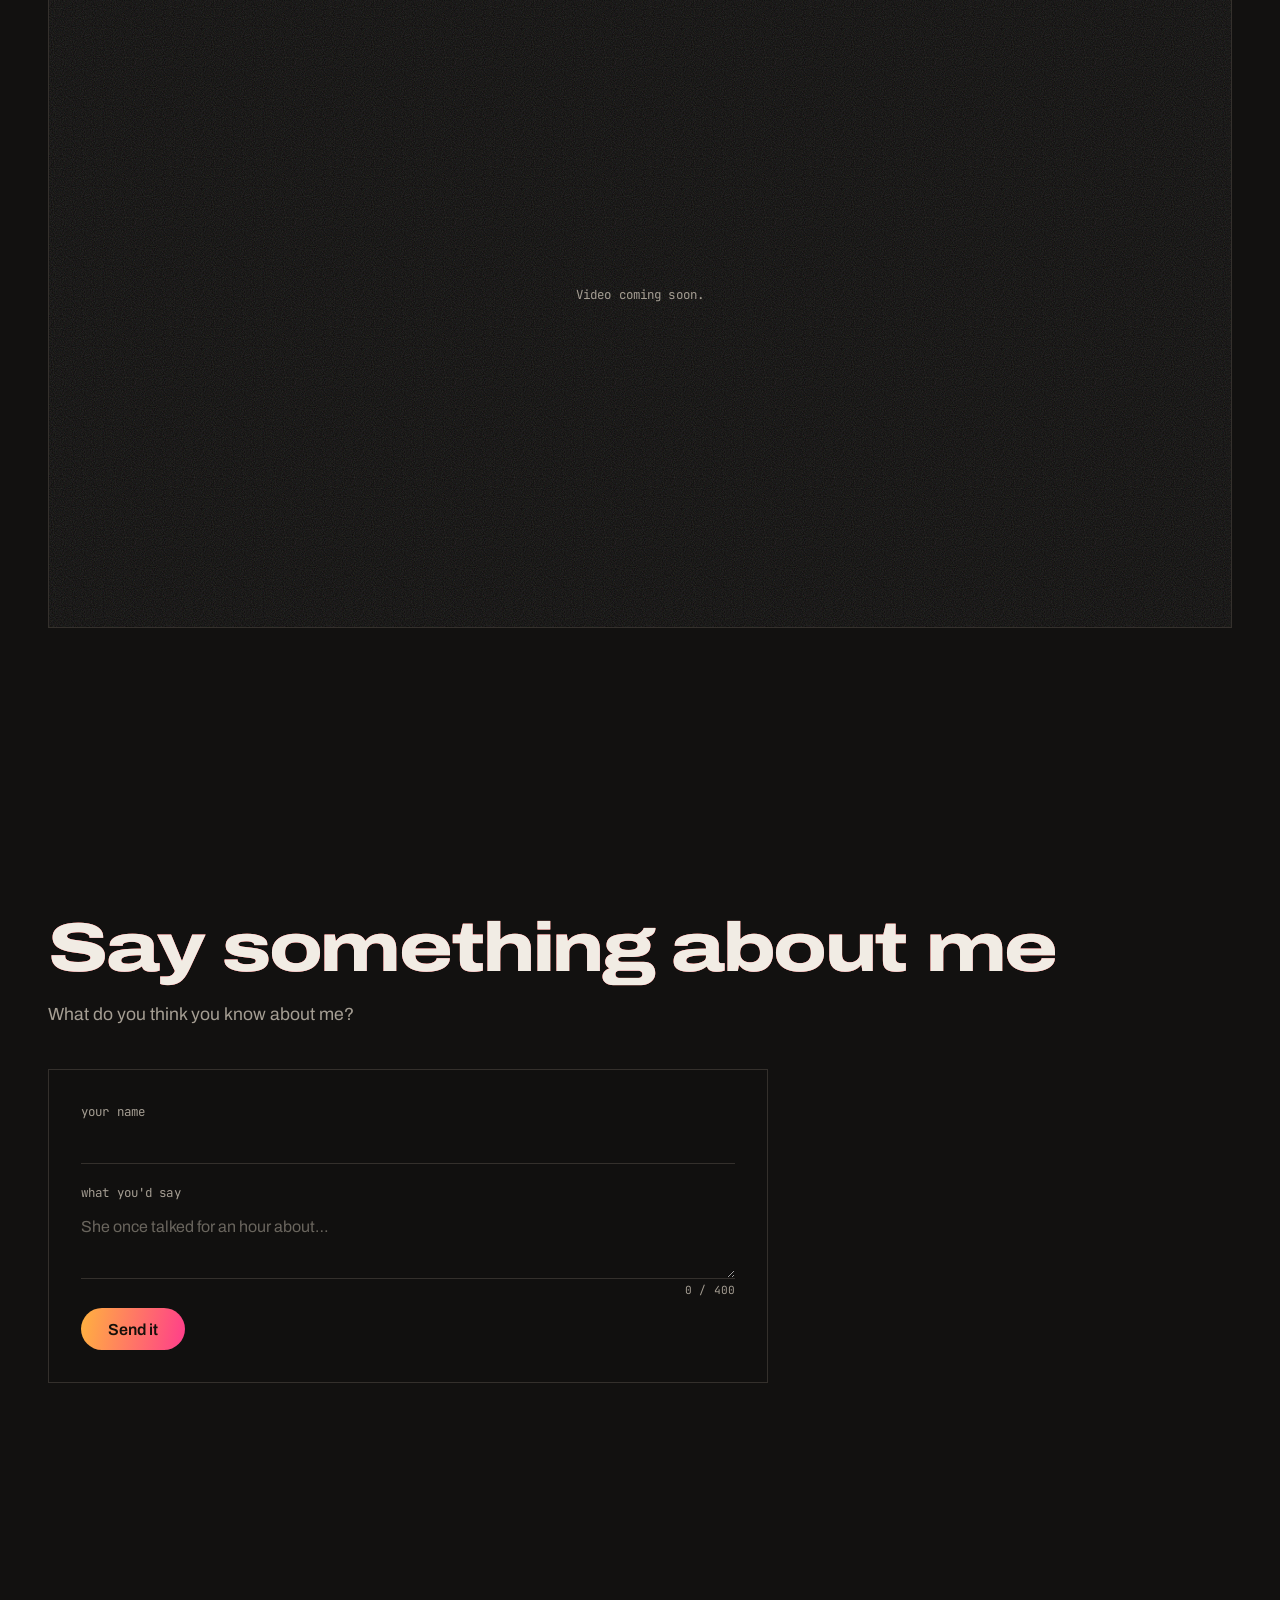
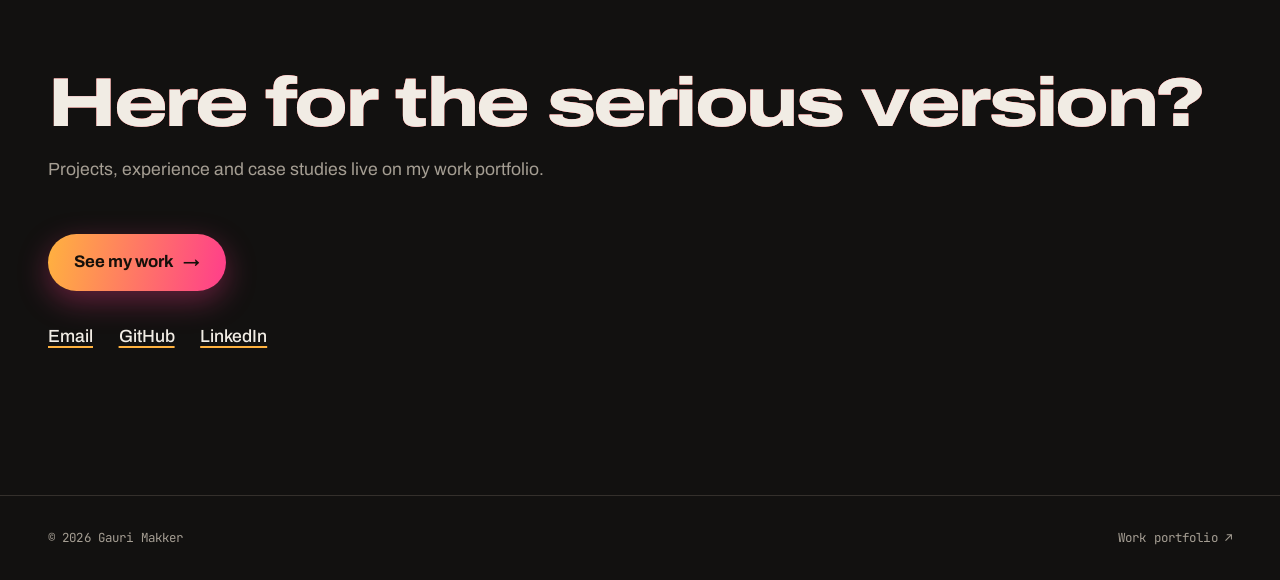
==== commit c7fd02a6: "Personal page: globe, things I do, quote; LawBot role" ====
--- a/personal.html
+++ b/personal.html
@@ -30,7 +30,6 @@
       <a href="#me">Me</a>
       <a href="#places">Places</a>
       <a href="#things">Things I do</a>
-      <a href="#photos">Photos</a>
       <a href="#video">Video</a>
       <a href="#guestbook">Say something</a>
       <a href="index.html">Work portfolio ↗</a>
@@ -118,15 +117,6 @@
     </div>
   </section>
 
-  <!-- ============ PHOTOS ============ -->
-  <section class="section" id="photos">
-    <div class="wrap">
-      <h2 class="h2">Moments I kept</h2>
-      <p class="intro">I take a lot of photos. These are the ones I go back to.</p>
-      <div class="gallery" id="gallery"></div>
-    </div>
-  </section>
-
   <!-- ============ VIDEO ============ -->
   <section class="section" id="video">
     <div class="wrap">
@@ -145,7 +135,7 @@
   <section class="section" id="guestbook">
     <div class="wrap">
       <h2 class="h2">Say something about me</h2>
-      <p class="intro">What do you think you know about me? Be nice, or be funny. Ideally both.</p>
+      <p class="intro">What do you think you know about me?</p>
       <div class="notes-wall" id="noteWall" hidden></div>
 
       <form class="note-form" id="noteForm" novalidate>
--- a/css/personal.css
+++ b/css/personal.css
@@ -106,8 +106,18 @@
 @media (max-width: 860px) { .p-two { grid-template-columns: 1fr; } }
 
 /* ---------- quote ---------- */
-.p-quote figure { margin: 0; max-width: 28ch; }
-.p-quote blockquote { margin: 0; font-size: clamp(1.7rem, 3.6vw, 3.1rem); font-weight: 700; font-stretch: 110%; letter-spacing: -.02em; line-height: 1.15; }
+.p-quote { overflow: clip; }
+.p-quote .wrap { position: relative; z-index: 1; }
+.rings { position: absolute; inset: 0; display: grid; place-items: center; pointer-events: none; }
+.rings i {
+  position: absolute; border-radius: 50%; border: 1px solid var(--rule);
+  width: 42vmin; height: 42vmin; animation: ringPulse 9s ease-in-out infinite;
+}
+.rings i:nth-child(2) { width: 62vmin; height: 62vmin; border-color: color-mix(in srgb, var(--light) 35%, transparent); animation-delay: -3s; }
+.rings i:nth-child(3) { width: 84vmin; height: 84vmin; border-color: color-mix(in srgb, var(--sight) 25%, transparent); animation-delay: -6s; }
+@keyframes ringPulse { 50% { transform: scale(1.06); opacity: .5; } }
+.p-quote figure { margin: 0; max-width: 60rem; }
+.p-quote blockquote { margin: 0; max-width: 15em; font-size: clamp(1.9rem, 4.6vw, 4rem); font-weight: 700; font-stretch: 110%; letter-spacing: -.02em; line-height: 1.15; }
 .p-quote blockquote::before { content: "“"; display: block; color: var(--light); font-size: 1.6em; line-height: .6; margin-bottom: .1em; }
 .p-quote figcaption { margin-top: 1.2rem; color: var(--light); }
 
@@ -128,7 +138,9 @@
 .places .n { font: 500 .78rem var(--mono); color: var(--ink-2); }
 .places .name { font-size: 1.15rem; font-weight: 600; }
 .places .st { font: 500 .72rem var(--mono); color: var(--ink-2); }
-.travel-count { margin-top: 1.2rem; color: var(--ink-2); }
+.picked { margin: 1.1rem 0 0; min-height: 1.6em; color: var(--ink); font-size: 1.05rem; }
+.picked b { color: var(--light); }
+.travel-count { margin-top: .6rem; color: var(--ink-2); }
 .travel-count b { color: var(--light); font-weight: 500; }
 @media (max-width: 860px) { .travel { grid-template-columns: 1fr; } .globe-box { margin-inline: auto; } }
 
@@ -164,6 +176,28 @@
 @keyframes bop { 50% { transform: translateY(-8px) rotate(6deg); } }
 @keyframes arms { 50% { transform: rotate(-24deg); } }
 
+/* steam over a pot */
+.cook { position: absolute; inset: 0; display: grid; place-items: end center; padding-bottom: 26px; }
+.cook span { position: relative; width: 62px; height: 30px; border-radius: 0 0 12px 12px; background: color-mix(in srgb, var(--ink-2) 55%, transparent); display: block; }
+.cook span::before { content: ""; position: absolute; left: -10px; right: -10px; top: -6px; height: 6px; border-radius: 4px; background: var(--ink-2); }
+.cook i { position: absolute; bottom: 40px; width: 5px; height: 26px; border-radius: 4px; background: color-mix(in srgb, var(--light) 60%, transparent); animation: steam 2.6s ease-in-out infinite; }
+.cook i:nth-child(1) { left: calc(50% - 18px); } .cook i:nth-child(2) { left: calc(50% - 2px); animation-delay: .5s; } .cook i:nth-child(3) { left: calc(50% + 14px); animation-delay: 1s; }
+@keyframes steam { 0% { opacity: 0; transform: translateY(6px) scaleY(.6); } 40% { opacity: .9; } 100% { opacity: 0; transform: translateY(-22px) scaleY(1.3); } }
+
+/* a cake rising in the oven */
+.bake { position: absolute; inset: 0; display: grid; place-items: center; }
+.bake span { position: relative; width: 86px; height: 70px; border: 2px solid var(--ink-2); border-radius: 6px; display: block; overflow: hidden; }
+.bake span::after { content: ""; position: absolute; left: 8px; right: 8px; bottom: 8px; height: 10px; border-radius: 3px; background: var(--ink-2); opacity: .6; }
+.bake i { position: absolute; left: 50%; bottom: 18px; translate: -50% 0; width: 42px; height: 14px; border-radius: 6px 6px 3px 3px; background: var(--light); animation: rise2 3.4s ease-in-out infinite; }
+@keyframes rise2 { 0%, 100% { height: 14px; } 50% { height: 30px; background: color-mix(in srgb, var(--light) 80%, var(--sight)); } }
+
+/* equalizer for music */
+.music { position: absolute; inset: 0; display: flex; align-items: center; justify-content: center; gap: 5px; }
+.music i { width: 7px; border-radius: 4px; background: linear-gradient(var(--sight), var(--light)); animation: eq 1s ease-in-out infinite; }
+.music i:nth-child(2) { animation-delay: -.2s; } .music i:nth-child(3) { animation-delay: -.5s; }
+.music i:nth-child(4) { animation-delay: -.8s; } .music i:nth-child(5) { animation-delay: -.35s; }
+@keyframes eq { 0%, 100% { height: 16px; } 50% { height: 62px; } }
+
 /* speech bubbles for talking */
 .talk { position: absolute; inset: 0; display: flex; flex-direction: column; justify-content: center; gap: .5rem; padding: 0 1rem; }
 .talk i { display: block; height: 14px; border-radius: 8px; background: color-mix(in srgb, var(--ink-2) 45%, transparent); animation: say 2.4s ease-in-out infinite; transform-origin: left; }
@@ -172,31 +206,14 @@
 .talk i:nth-child(4) { width: 80%; animation-delay: .9s; }
 @keyframes say { 0%, 100% { transform: scaleX(.75); opacity: .5; } 50% { transform: scaleX(1); opacity: 1; } }
 
-/* ---------- photos ---------- */
-.gallery { columns: 3 250px; column-gap: 1.5rem; margin-top: 2.5rem; }
-.shot {
-  break-inside: avoid; margin: 0 0 1.5rem; padding: .7rem .7rem 1rem; background: #f3efe8; color: #1b1814;
-  box-shadow: 0 18px 40px rgba(0, 0, 0, .35); rotate: var(--tilt, 0deg);
-  transition: rotate .35s cubic-bezier(.2, .7, .2, 1), scale .35s cubic-bezier(.2, .7, .2, 1), box-shadow .35s;
-  cursor: zoom-in; display: block; width: 100%; border: 0; text-align: left; font: inherit;
-}
-.shot:hover, .shot:focus-visible { rotate: 0deg; scale: 1.03; box-shadow: 0 26px 60px rgba(0, 0, 0, .45); }
-.shot img { width: 100%; height: auto; display: block; }
-.shot .cap { display: block; margin-top: .7rem; font-size: .95rem; line-height: 1.3; }
-.shot .where { display: block; margin-top: .25rem; font: 500 .72rem var(--mono); color: #7a6f63; }
-.shot.empty { cursor: default; }
-.shot.empty:hover { scale: 1; }
-.shot.empty .ph-frame {
-  aspect-ratio: var(--ar, 4 / 5); display: grid; place-items: center; align-content: center; gap: .5rem;
-  background: repeating-linear-gradient(45deg, #e6e0d6 0 10px, #ece7de 10px 20px); color: #8b8074; font: 500 .72rem var(--mono);
-}
-.shot.empty .ph-frame::before { content: ""; width: 34px; height: 26px; border: 2px solid currentColor; border-radius: 5px; background: radial-gradient(circle, currentColor 0 5px, transparent 6px); }
-
-.viewer { border: 0; padding: 1rem 1rem 1.4rem; background: #f3efe8; color: #1b1814; max-width: min(92vw, 1100px); max-height: 92vh; box-shadow: 0 40px 100px rgba(0, 0, 0, .6); }
-.viewer::backdrop { background: rgba(8, 7, 6, .82); backdrop-filter: blur(4px); }
-.viewer img { display: block; max-width: 100%; max-height: 78vh; margin: 0 auto; }
-.viewer-cap { margin: .9rem 0 0; font-size: 1rem; }
-.viewer-close { position: absolute; top: .3rem; right: .6rem; background: none; border: 0; font-size: 2rem; line-height: 1; cursor: pointer; color: #1b1814; }
+/* aperture for the photography card */
+.lens { position: absolute; inset: 0; display: grid; place-items: center; }
+.lens span { position: relative; width: 86px; height: 86px; border-radius: 50%; border: 2px solid var(--light); display: block; animation: spin 9s linear infinite; }
+.lens i { position: absolute; inset: 8px; border-top: 2px solid var(--sight); border-radius: 50%; }
+.lens i:nth-child(2) { inset: 18px; border-top-color: var(--light); animation: spin 6s linear infinite reverse; }
+.lens i:nth-child(3) { inset: 28px; border-top-color: var(--ink-2); animation: spin 11s linear infinite; }
+.lens span::after { content: ""; position: absolute; left: 50%; top: 50%; width: 10px; height: 10px; margin: -5px 0 0 -5px; border-radius: 50%; background: var(--light); }
+@keyframes spin { to { transform: rotate(360deg); } }
 
 /* ---------- video ---------- */
 .feed { position: relative; margin-top: 2.5rem; aspect-ratio: 16 / 9; background: #0b0a09; overflow: hidden; border: 1px solid var(--rule); }
@@ -260,6 +277,6 @@
 
 @media (prefers-reduced-motion: reduce) {
   .p-title .p-line > span, .p-avatar, .p-avatar img, .tag, .p-tagline, .p-cta,
-  .film-strip, .dance i, .talk i, .feed-noise { animation: none !important; opacity: 1 !important; }
+  .film-strip, .dance i, .talk i, .feed-noise, .lens span, .lens i, .cook i, .bake i, .music i, .rings i { animation: none !important; opacity: 1 !important; }
   .now-track { animation: none; }
 }
